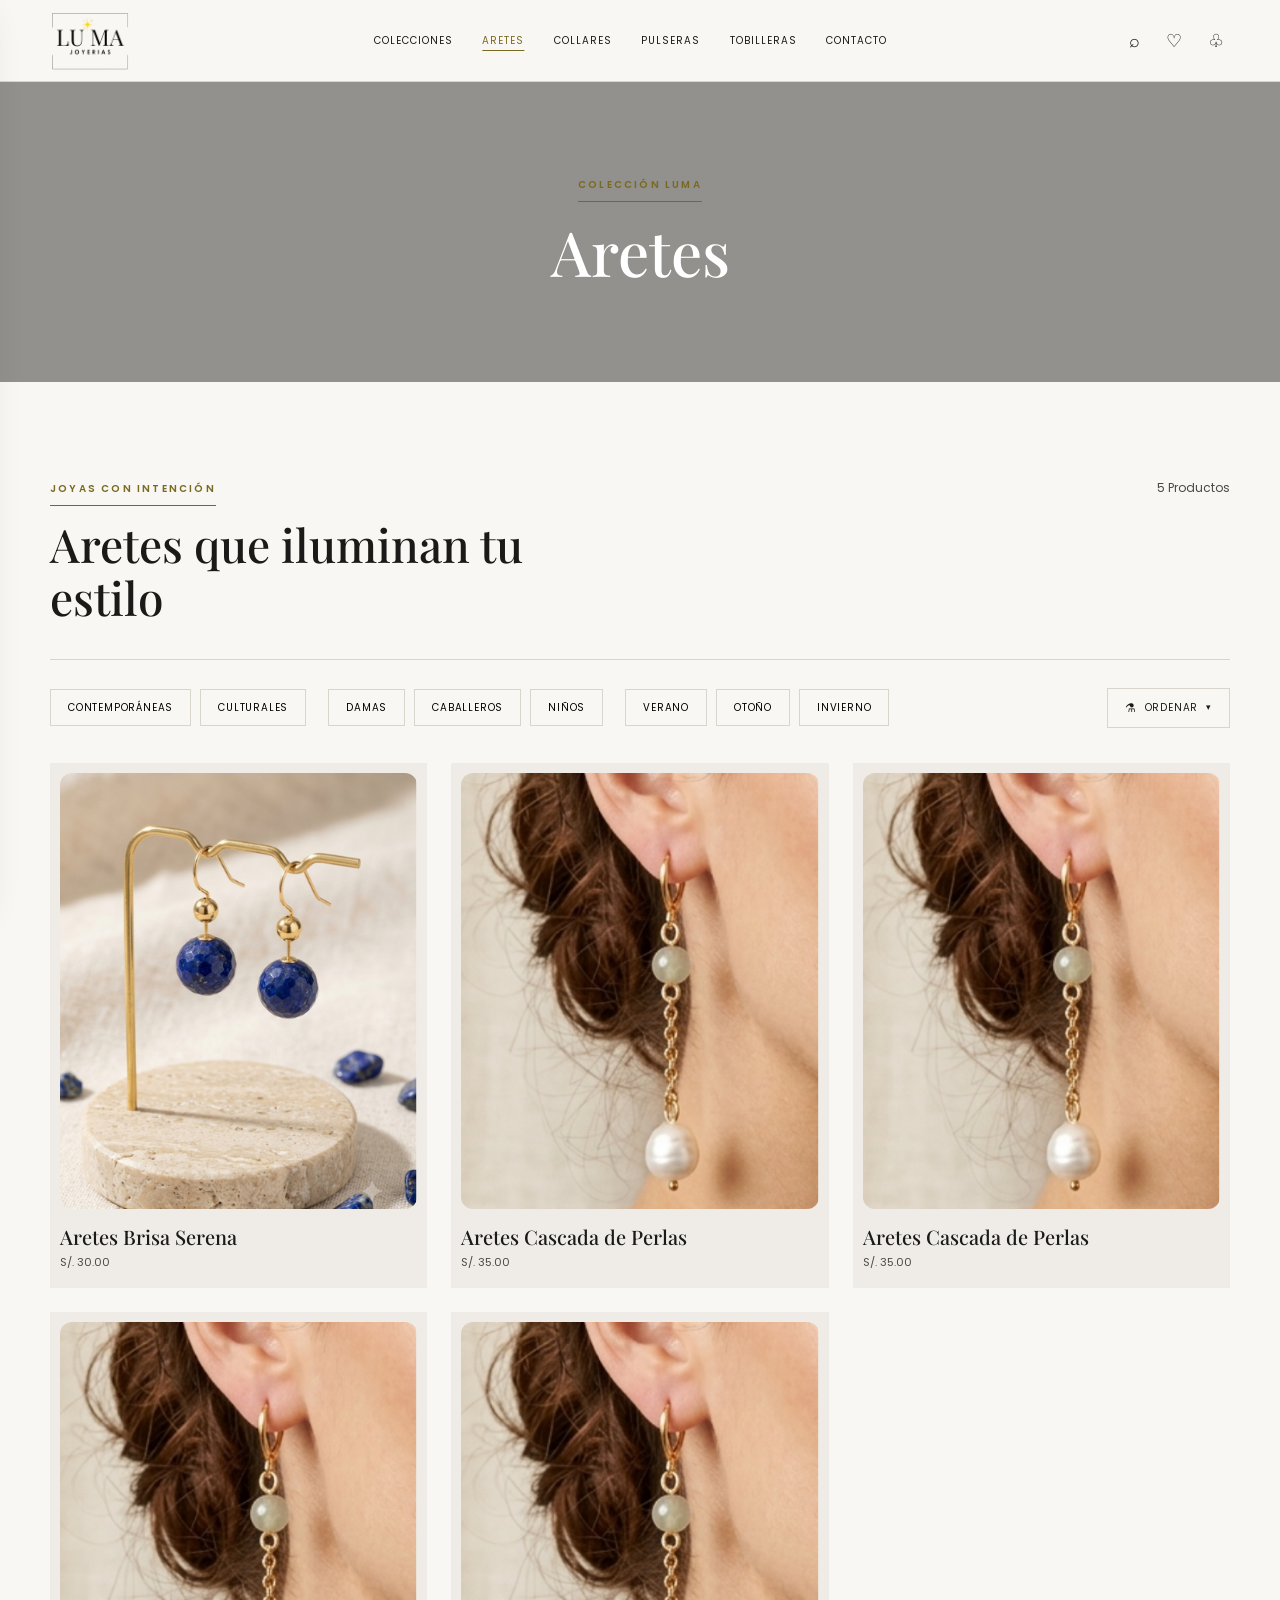
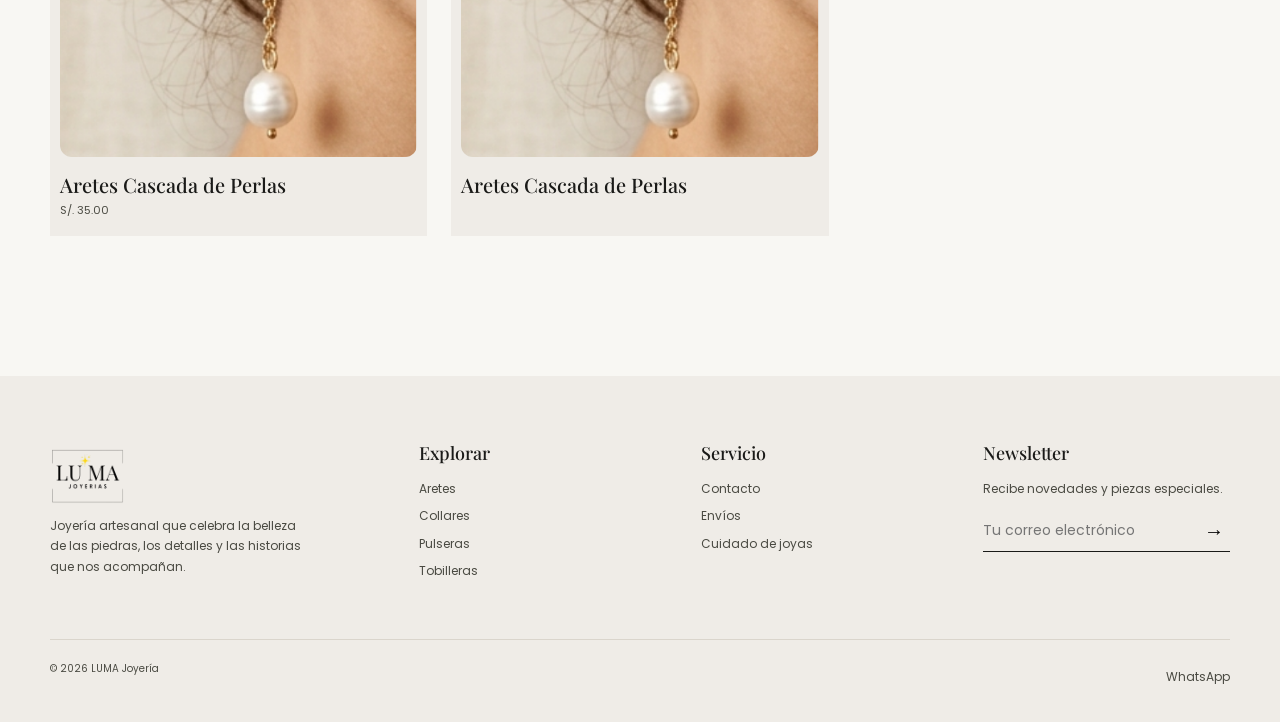
==== aretes.html @ 0261fec9 "Actualizacion: vision movil. Mobile.css. Cambios en el footer, carrusel, filtros, la hamburguesa, en" ====
<!doctype html>
<html lang="es">

<head>
    <meta charset="UTF-8"></meta>
    <meta name="viewport" content="width=device-width, initial-scale=1.0"></meta>
    <title>Aretes | LUMA</title>
    <link rel="preconnect" href="https://fonts.googleapis.com"></link>
    <link rel="preconnect" href="https://fonts.gstatic.com" crossorigin=""></link>
    <link href="https://fonts.googleapis.com/css2?family=Alex+Brush&family=Playfair+Display:wght@400;500;600&family=Poppins:wght@400;500;600&display=swap" rel="stylesheet"></link>
    <link rel="stylesheet" href="css/variables.css"></link>
    <link rel="stylesheet" href="css/base.css"></link>
    <link rel="stylesheet" href="css/components.css"></link>
    <link rel="stylesheet" href="css/pages.css"></link>
    <link rel="stylesheet" href="css/filters.css"></link>
    <link rel="stylesheet" href="css/mobile.css">
    <script defer="" src="js/data/products.js"></script>
    <script defer="" src="js/app.js"></script>
    <script defer="" src="js/filters.js"></script>
</head>

<body>
    <header class="site-header">
        <div class="container header-inner">
            <button class="icon-button menu-button" id="open-menu" aria-label="Abrir menú">☰</button>
            <a class="brand" href="index.html">LU<span>•</span>MA</a>
            <nav class="nav">
                <a href="index.html">Colecciones</a>
                <a class="active" href="aretes.html">Aretes</a>
                <a href="collares.html">Collares</a>
                <a href="pulseras.html">Pulseras</a>
                <a href="tobilleras.html">Tobilleras</a>
                <a href="contacto.html">Contacto</a>
            </nav>
            <div class="header-actions">
                <button class="icon-button" aria-label="Buscar">⌕</button>
                <button class="icon-button" aria-label="Favoritos">♡</button>
                <button class="icon-button" aria-label="Bolsa">♧</button>
            </div>
            <button class="icon-button mobile-bag" aria-label="Bolsa">♧</button>
        </div>
    </header>

    <div id="drawer-backdrop" class="drawer-backdrop"></div>
    <aside id="drawer" class="drawer">
        <div class="drawer-head">
            <a class="brand" href="index.html">LU<span>•</span>MA</a>
            <button id="close-menu" class="icon-button" aria-label="Cerrar menú">×</button>
        </div>
        <nav>
            <a href="index.html">Colecciones</a>
            <a class="active" href="aretes.html">Aretes</a>
            <a href="collares.html">Collares</a>
            <a href="pulseras.html">Pulseras</a>
            <a href="tobilleras.html">Tobilleras</a>
            <a href="contacto.html">Contacto</a>
        </nav>
    </aside>
    <main>
        <section class="page-hero" style="--hero-image:url('assets/img/category-aretes.png')">
            <div>
                <span class="eyebrow">Colección LUMA</span>
                <h1>Aretes</h1>
            </div>
        </section>

        <section class="section container">

            <div class="listing-toolbar">
                <div class="section-heading">
                    <span class="eyebrow">Joyas con intención</span>
                    <h2>Aretes que iluminan tu estilo</h2>
                </div>
                <p data-product-count="">2 Productos</p>
            </div>

            <div class="tabs" role="tablist">
                <div class="tabs-left">
                    <div class="filter-group" data-filter-group="grupo1">
                        <button data-tags="contemporaneas">Contemporáneas<span class="tab-remove" aria-label="Quitar filtro">×</span></button>
                        <button data-tags="culturales">Culturales<span class="tab-remove" aria-label="Quitar filtro">×</span></button>
                    </div>
                    <div class="filter-group" data-filter-group="grupo2">
                        <button data-tags="damas">Damas<span class="tab-remove" aria-label="Quitar filtro">×</span></button>
                        <button data-tags="caballeros">Caballeros<span class="tab-remove" aria-label="Quitar filtro">×</span></button>
                        <button data-tags="ninos">Niños<span class="tab-remove" aria-label="Quitar filtro">×</span></button>
                    </div>
                    <div class="filter-group" data-filter-group="grupo3">
                        <button data-tags="verano">Verano<span class="tab-remove" aria-label="Quitar filtro">×</span></button>
                        <button data-tags="otoño">Otoño<span class="tab-remove" aria-label="Quitar filtro">×</span></button>
                        <button data-tags="invierno">Invierno<span class="tab-remove" aria-label="Quitar filtro">×</span></button>
                    </div>
                </div>
                <div class="filter-sort">
                    <button class="filter-sort-button" type="button" aria-haspopup="true" aria-expanded="false"><span class="filter-sort-icon" aria-hidden="true">⚗</span><span data-filter-sort-label="">Ordenar</span></button>
                    <div class="filter-sort-menu">
                        <button type="button" data-sort="price-asc">Menor a mayor precio</button>
                        <button type="button" data-sort="price-desc">Mayor a menor precio</button>
                    </div>
                </div>
            </div>

            <div class="product-grid" data-product-grid="">

                <article class="product-card" data-tags="verano damas contemporaneas">
                    <a href="producto.html?producto=aretes-brisa-serena"><img src="assets/img/aretes-brisa-serena.png" alt="Aretes Brisa Serena"></img><span class="product-card-overlay"><span class="product-card-overlay-name">Aretes Brisa Serena</span><span class="product-card-overlay-desc">Piedras naturales talladas a mano con baño de oro.</span></span></a>
                    <div class="product-card-info">
                        <h3>Aretes Brisa Serena</h3>
                        <p>S/. 30.00</p>
                    </div>
                </article>

                <article class="product-card" data-tags="contemporaneas invierno">
                    <a href="producto.html?producto=aretes-cascada-perlas"><img src="assets/img/aretes-cascada-perlas.png" alt="Aretes Cascada de Perlas"></img><span class="product-card-overlay"><span class="product-card-overlay-name">Aretes Cascada de Perlas</span><span class="product-card-overlay-desc">Elegantes perlas que aportan un toque delicado y sofisticado.</span></span></a>
                    <div class="product-card-info">
                        <h3>Aretes Cascada de Perlas</h3>
                        <p>S/. 35.00</p>
                    </div>
                </article>

                <article class="product-card" data-tags="contemporaneas ninos">
                    <a href="producto.html?producto=aretes-cascada-perlas"><img src="assets/img/aretes-cascada-perlas.png" alt="Aretes Cascada de Perlas"></img><span class="product-card-overlay"><span class="product-card-overlay-name">Aretes Cascada de Perlas</span><span class="product-card-overlay-desc">Un diseño delicado y ligero pensado para un estilo dulce y encantador.</span></span></a>
                    <div class="product-card-info">
                        <h3>Aretes Cascada de Perlas</h3>
                        <p>S/. 35.00</p>
                    </div>
                </article>

                <article class="product-card" data-tags="contemporaneas invierno">
                    <a href="producto.html?producto=aretes-cascada-perlas"><img src="assets/img/aretes-cascada-perlas.png" alt="Aretes Cascada de Perlas"></img><span class="product-card-overlay"><span class="product-card-overlay-name">Aretes Cascada de Perlas</span><span class="product-card-overlay-desc">Perlas de acabado elegante para complementar tus looks de invierno.</span></span></a>
                    <div class="product-card-info">
                        <h3>Aretes Cascada de Perlas</h3>
                        <p>S/. 35.00</p>
                    </div>
                </article>

                <article class="product-card" data-tags="contemporaneas invierno">
                    <a href="producto.html?producto=aretes-cascada-perlas"><img src="assets/img/aretes-cascada-perlas.png" alt="Aretes Cascada de Perlas"></img><span class="product-card-overlay"><span class="product-card-overlay-name">Aretes Cascada de Perlas</span><span class="product-card-overlay-desc">Una pieza clásica y delicada para completar cualquier conjunto.</span></span></a>
                    <div class="product-card-info">
                        <h3>Aretes Cascada de Perlas</h3>
                    </div>
                </article>

            </div>
        </section>
    </main>

    <footer class="footer">
        <div class="container">
            <div class="footer-grid">

                <div>
                    <a class="brand" href="index.html">LU<span>•</span>MA</a>
                    <p>Joyería artesanal que celebra la belleza de las piedras,
                        los detalles y las historias que nos acompañan.</p>
                </div>

                <div>
                    <h3>Explorar</h3>
                    <a href="aretes.html">Aretes</a>
                    <a href="collares.html">Collares</a>
                    <a href="pulseras.html">Pulseras</a>
                    <a href="tobilleras.html">Tobilleras</a>
                </div>

                <div>
                    <h3>Servicio</h3>
                    <a href="contacto.html">Contacto</a>
                    <a href="contacto.html">Envíos</a>
                    <a href="contacto.html">Cuidado de joyas</a>
                </div>

                <div>
                    <h3>Newsletter</h3>
                    <p>Recibe novedades y piezas especiales.</p>
                    <form class="newsletter" data-newsletter="">
                        <input required="" type="email" aria-label="Correo electrónico" placeholder="Tu correo electrónico"></input>
                        <button aria-label="Suscribirme">→</button>
                    </form>
                    <div class="newsletter-message" data-newsletter-message=""></div>
                </div>
            </div>

            <div class="footer-bottom">
                <span>© 2026 LUMA Joyería</span>
                <a href="https://wa.me/51999999999" target="_blank" rel="noopener">WhatsApp</a>
            </div>
        </div>
    </footer>
</body>

</html>
---- css/variables.css ----
:root {
  --bg: #f8f7f3; --bg-alt: #efece7; --ink: #1a1a18; --muted: #4a4a42;
  --gold: #7a6a1f; --olive: #4d4634; --line: #dad5cc; --white: #fff;
  --serif: "Playfair Display", Georgia, serif; --sans: Poppins, Arial, sans-serif; --script: "Alex Brush", cursive;
  --page: min(1180px, calc(100% - 48px)); --shadow: 0 12px 35px rgb(26 26 24 / 12%);
}
---- css/base.css ----
* {
    box-sizing: border-box;
}

html {
    scroll-behavior: smooth;
}

body {
    margin: 0;
    color: var(--ink);
    background: var(--bg);
    font: 14px/1.7 var(--sans);
}

body.is-locked {
    overflow: hidden;
    /* Evita que el scroll suave (html { scroll-behavior:smooth }) se
       dispare mientras el drawer está abierto y bloqueado — es lo que
       provocaba que el sidebar se comportara distinto en Inicio
       (única página con salto a #collections). */
    scroll-behavior: auto;
}

button,
input {
    font: inherit;
}

button {
    cursor: pointer;
}

a {
    color: inherit;
    text-decoration: none;
}

img {
    display: block;
    width: 100%;
}

.container {
    width: var(--page);
    margin-inline: auto;
}

.eyebrow {
    display: inline-block;
    color: var(--gold);
    font-size: 10px;
    font-weight: 600;
    letter-spacing: .22em;
    text-transform: uppercase;
}

.eyebrow::after {
    content: "";
    display: block;
    width: 100%;
    margin-top: 8px;
    border-bottom: 1px solid currentColor;
}

.button {
    display: inline-flex;
    align-items: center;
    justify-content: center;
    min-height: 48px;
    border: 1px solid var(--olive);
    padding: 0 24px;
    background: var(--olive);
    color: var(--white);
    font-size: 10px;
    font-weight: 600;
    letter-spacing: .16em;
    text-transform: uppercase;
    transition: .2s;
}

.button:hover {
    background: transparent;
    color: var(--olive);
}

.section {
    padding: 84px 0;
}

.section-heading {
    max-width: 520px;
    margin-bottom: 35px;
}

.section-heading h2 {
    margin: 12px 0 0;
    font: 500 clamp(28px, 4vw, 46px)/1.15 var(--serif);
}

.empty {
    padding: 64px 0;
    color: var(--muted);
    text-align: center;
}
---- css/components.css ----
.site-header {
    position: relative;
    z-index: 10;
    height: 82px;
    border-bottom: 1px solid var(--line);
    background: var(--bg);
}
 
.header-inner {
    display: grid;
    grid-template-columns: 88px minmax(0, 1fr) auto;
    align-items: center;
    column-gap: clamp(22px, 4vw, 72px);
    height: 100%;
}
 
.brand {
    display: block;
    width: 80px;
    height: 60px;
    overflow: hidden;
    background: url("../assets/img/logo luma-Photoroom.png") center / contain no-repeat;
    font-size: 0;
    text-indent: -9999px;
}
 
.brand span {
    display: none;
}
 
.nav {
    display: flex;
    justify-content: center;
    gap: clamp(15px, 2.3vw, 32px);
}
 
.nav a {
    font-size: 10px;
    letter-spacing: .1em;
    text-transform: uppercase;
}
 
.nav a.active,
.nav a:hover {
    color: var(--gold);
    text-decoration: underline;
    text-decoration-color: currentColor;
    text-underline-offset: 6px;
}
 
.header-actions {
    display: flex;
    align-items: center;
    justify-content: flex-end;
    gap: 14px;
}
 
.theme-toggle {
    display: inline-flex;
    align-items: center;
    width: 42px;
    height: 22px;
    padding: 3px;
    border: 1px solid var(--line);
    border-radius: 999px;
    background: transparent;
    color: var(--ink);
    transition: .2s;
}
 
.theme-toggle:hover {
    border-color: var(--gold);
    color: var(--gold);
}
 
.theme-toggle-thumb {
    width: 14px;
    height: 14px;
    border-radius: 50%;
    background: currentColor;
    transition: .2s;
}
 
.icon-button {
    border: 0;
    padding: 6px;
    background: transparent;
    color: var(--ink);
    font-size: 18px;
    line-height: 1;
}
 
.icon-button:hover {
    color: var(--gold);
}
 
.menu-button {
    display: none;
    justify-self: start;
}
 
.mobile-bag {
    display: none;
    justify-self: end;
}
 
.drawer-backdrop {
    position: fixed;
    inset: 0;
    z-index: 20;
    background: rgb(0 0 0 / .38);
    opacity: 0;
    visibility: hidden;
    transition: .25s;
}
 
.drawer-backdrop.open {
    opacity: 1;
    visibility: visible;
}
 
.drawer {
    position: fixed;
    inset: 0 auto 0 0;
    z-index: 21;
    width: min(320px, 86vw);
    height: 100vh;
    height: 100dvh;
    padding: 27px;
    background: var(--bg);
    box-shadow: var(--shadow);
    overflow-y: auto;
    -webkit-overflow-scrolling: touch;
    transform: translate3d(-105%, 0, 0);
    will-change: transform;
    transition: .3s ease;
}
 
.drawer.open {
    transform: translate3d(0, 0, 0);
}
 
.drawer-head {
    display: flex;
    align-items: center;
    justify-content: space-between;
    margin-bottom: 42px;
}
 
.drawer nav {
    display: grid;
}
 
.drawer nav a {
    border-bottom: 1px solid var(--line);
    padding: 17px 0;
    font: 500 20px var(--serif);
}
 
.drawer nav a.active {
    color: var(--gold);
}
 
.footer {
    background: var(--bg-alt);
    padding: 65px 0 27px;
}
 
.footer .brand {
    width: 74px;
    height: 56px;
    margin-bottom: 10px;
}
 
.footer-grid {
    display: grid;
    grid-template-columns: 1.35fr repeat(3, 1fr);
    gap: 35px;
}
 
.footer p {
    max-width: 260px;
    color: var(--muted);
    font-size: 12px;
}
 
.footer h3 {
    margin: 0 0 14px;
    font: 500 18px var(--serif);
}
 
.footer a {
    display: block;
    margin: 7px 0;
    color: var(--muted);
    font-size: 12px;
}
 
.newsletter {
    display: flex;
    border-bottom: 1px solid var(--ink);
}
 
.newsletter input {
    min-width: 0;
    width: 100%;
    border: 0;
    background: transparent;
    outline: 0;
    padding: 8px 0;
}
 
.newsletter button {
    border: 0;
    background: none;
    font-size: 20px;
}
 
.footer-bottom {
    display: flex;
    justify-content: space-between;
    margin-top: 50px;
    padding-top: 20px;
    border-top: 1px solid var(--line);
    color: var(--muted);
    font-size: 10px;
}
 
.newsletter-message {
    min-height: 20px;
    margin-top: 8px;
    font-size: 11px;
}
 
.product-grid {
    display: grid;
    grid-template-columns: repeat(3, 1fr);
    gap: 24px;
}
 
.product-card {
    position: relative;
    overflow: hidden;
    background: var(--bg-alt);
}
 
 
.product-card img {
    aspect-ratio: .82;
    object-fit: cover;
    transition: transform .45s, filter .45s;
}
 
.product-card:hover img {
    transform: scale(1.06);
    filter: blur(6px);
}
 
 
 
.product-card-overlay {
    position: absolute;
    inset: 0;
    display: flex;
    flex-direction: column;
    align-items: center;
    justify-content: center;
    gap: 10px;
    padding: 24px;
    text-align: center;
    background: rgb(255 255 255 / 45%);
    opacity: 0;
    transition: opacity .35s;
    pointer-events: none;
}
 
.product-card:hover .product-card-overlay {
    opacity: 1;
}
 
.product-card-overlay::before,
.product-card-overlay::after {
    content: "";
    position: absolute;
    left: 50%;
    width: 46px;
    border-top: 2px solid var(--gold);
    transform: translateX(-50%);
}
 
.product-card-overlay::before {
    top: 30px;
}
 
.product-card-overlay::after {
    bottom: 30px;
}
 
.product-card-overlay-name {
    display: block;
    font: 500 22px/1.3 var(--serif);
    letter-spacing: .01em;
    color: var(--ink);
}
 
.product-card-overlay-desc {
    display: block;
    font: 400 12px/1.6 var(--sans);
    color: var(--muted);
}
 
.product-card > a {
    position: relative;
    display: block;
}
 
 
 
.product-card-info {
    padding: 14px 0 3px;
}
 
.product-card h3 {
    margin: 0;
    font: 500 20px var(--serif);
}
 
.product-card p {
    margin: 3px 0;
    color: var(--muted);
    font-size: 11px;
}
 
.product-card .view-product {
    position: absolute;
    inset: auto 16px 16px;
    opacity: 0;
    transform: translateY(8px);
    transition: .25s;
}
 
.product-card:hover .view-product {
    opacity: 1;
    transform: none;
}
 
.tabs {
    display: flex;
    flex-wrap: wrap;
    gap: 9px;
    margin: 28px 0 35px;
}
 
 
.filter-dropdown { position: relative; }
.filter-dropdown-toggle { display: inline-flex; align-items: center; gap: 6px; }
.filter-dropdown-toggle::after { content: "▾"; font-size: 9px; transition: transform .2s; }
.filter-dropdown.open .filter-dropdown-toggle::after { transform: rotate(180deg); }
.filter-dropdown-toggle.has-selection { border-color: var(--gold); color: var(--gold); background: transparent; }
.filter-dropdown-menu { position: absolute; top: calc(100% + 10px); left: 0; z-index: 5; display: grid; gap: 2px; min-width: 220px; padding: 10px; background: rgb(248 247 243 / 70%); backdrop-filter: blur(14px); -webkit-backdrop-filter: blur(14px); border: 1px solid var(--line); box-shadow: var(--shadow); opacity: 0; visibility: hidden; transform: translateY(-6px); transition: .2s; }.filter-dropdown.open .filter-dropdown-menu { opacity: 1; visibility: visible; transform: translateY(0); }
.filter-dropdown-menu button { border: 0; border-left: 2px solid transparent; padding: 13px 16px; background: transparent; text-align: left; font-size: 10px; letter-spacing: .08em; text-transform: uppercase; color: var(--ink); transition: .2s; }
.filter-dropdown-menu button:hover { background: var(--bg-alt); color: var(--gold); }
.filter-dropdown .filter-dropdown-menu button.active { border-left-color: var(--gold); background: var(--bg-alt); color: var(--gold); }
 
 
 
 
.tabs button {
    border: 1px solid var(--line);
    padding: 9px 17px;
    background: transparent;
    font-size: 10px;
    letter-spacing: .08em;
    text-transform: uppercase;
}
 
.tabs button.active {
    border-color: var(--ink);
    background: var(--ink);
    color: var(--white);
}
 
.pagination {
    display: flex;
    justify-content: center;
    align-items: center;
    flex-wrap: wrap;
    gap: 8px;
    margin: 48px 0 8px;
}
 
.pagination-btn {
    min-width: 36px;
    height: 36px;
    padding: 0 8px;
    border: 1px solid var(--line);
    background: transparent;
    font-size: 11px;
    color: var(--ink);
    transition: .2s;
}
 
.pagination-btn:hover:not(:disabled) {
    border-color: var(--gold);
    color: var(--gold);
}
 
.pagination-btn.active {
    border-color: var(--ink);
    background: var(--ink);
    color: var(--white);
}
 
.pagination-btn:disabled {
    opacity: .35;
    cursor: default;
}
 
.pagination-ellipsis {
    min-width: 20px;
    text-align: center;
    color: var(--muted);
    font-size: 11px;
}

/* La sección "Nosotros" (hero, historia, fundadora, galería y cita)
   se estilizó en css/pages.css, junto a las demás páginas internas
   del sitio (contacto, colecciones, producto), para reutilizar las
   mismas variables de color/tipografía y evitar reglas duplicadas
   o en conflicto con el resto del sitio. */
---- css/pages.css ----
.hero {
    position: relative;
    overflow: hidden;
    min-height: min(720px, 72vw);
    display: grid;
    place-items: center;
    color: var(--white);
    text-align: center;
}
 
.hero::before {
    content: "";
    position: absolute;
    inset: 0;
    background: rgb(25 24 20 / .14);
    z-index: 1;
}
 
.hero-slides {
    position: absolute;
    inset: 0;
}
 
.hero-slide {
    position: absolute;
    inset: 0;
    background: center/cover no-repeat;
    opacity: 0;
    transition: opacity 1s ease;
}
 
.hero-slide.is-active {
    opacity: 1;
}
 
.hero-dots {
    position: absolute;
    left: 50%;
    bottom: 22px;
    transform: translateX(-50%);
    z-index: 2;
    display: flex;
    gap: 8px;
}
 
.hero-dot {
    width: 8px;
    height: 8px;
    padding: 0;
    border: 1px solid rgb(255 255 255 / .8);
    border-radius: 50%;
    background: transparent;
    cursor: pointer;
    transition: transform .25s, background .25s;
}
 
.hero-dot.is-active {
    background: var(--white);
    transform: scale(1.2);
}
 
.hero-content {
    position: relative;
    z-index: 2;
    max-width: 610px;
}
 
.hero h1 {
    margin: 12px 0 19px;
    font: 500 clamp(44px, 6vw, 76px)/1.03 var(--serif);
}
 
.hero p {
    max-width: 430px;
    margin: 0 auto 26px;
}
 
.hero .eyebrow {
    color: #e9d774;
}
 
.hero .button {
    border-color: var(--ink);
    background: var(--ink);
    color: var(--white);
}
 
.hero .button:hover {
    border-color: var(--white);
    background: transparent;
    color: var(--white);
}
 
.category-teasers {
    display: grid;
    grid-template-columns: repeat(4, 1fr);
    gap: 18px;
}
 
.category-teaser {
    position: relative;
    overflow: hidden;
    color: var(--white);
}
 
.category-teaser img {
    aspect-ratio: .82;
    object-fit: cover;
    transition: .3s;
}
 
.category-teaser:hover img {
    transform: scale(1.05);
}
 
.category-teaser span {
    position: absolute;
    inset: auto 0 0;
    padding: 28px 16px 17px;
    width: 100%;
    background: linear-gradient(transparent, rgb(0 0 0 / .6));
    font: 500 25px var(--serif);
}
 
.heritage {
    display: grid;
    grid-template-columns: 1.05fr 1fr;
    background: var(--bg-alt);
}
 
.heritage img {
    height: 100%;
    min-height: 440px;
    object-fit: cover;
}
 
.heritage-copy {
    display: grid;
    align-content: center;
    padding: clamp(45px, 7vw, 110px);
}
 
.heritage h2 {
    margin: 14px 0;
    font: 500 clamp(31px, 4vw, 48px)/1.15 var(--serif);
}
 
.heritage p {
    color: var(--muted);
}
 
.page-hero {
    min-height: 300px;
    display: grid;
    place-items: center;
    position: relative;
    background: linear-gradient(rgb(21 20 16 / .45), rgb(21 20 16 / .45)), var(--hero-image) center/cover;
    color: var(--white);
    text-align: center;
}
 
.page-hero h1 {
    margin: 8px 0 0;
    font: 500 clamp(37px, 5vw, 62px) var(--serif);
}
 
.listing-toolbar {
    display: flex;
    align-items: baseline;
    justify-content: space-between;
    border-bottom: 1px solid var(--line);
}
 
.listing-toolbar p {
    color: var(--muted);
    font-size: 12px;
}
 
.collections-hero {
    --hero-image: url("../assets/img/home-hero.png");
}
 
.product-detail {
    display: grid;
    grid-template-columns: 1fr 1fr;
    gap: clamp(35px, 7vw, 105px);
    padding: 70px 0 95px;
}
 
.detail-image {
    position: relative;
    overflow: hidden;
    background: var(--bg-alt);
}
 
.detail-image img {
    width: 100%;
    max-height: 680px;
    object-fit: cover;
}
 
.back-link {
    display: inline-block;
    margin-bottom: 38px;
    color: var(--muted);
    font-size: 11px;
    letter-spacing: .08em;
    text-transform: uppercase;
}
 
.product-script {
    margin: 0;
    color: var(--gold);
    font: 52px/1 var(--script);
}
 
.detail-info h1 {
    margin: 7px 0 4px;
    font: 500 clamp(35px, 4vw, 55px)/1.1 var(--serif);
}
 
.detail-info .category-name {
    color: var(--gold);
    font-size: 10px;
    font-weight: 600;
    letter-spacing: .16em;
    text-transform: uppercase;
}
 
.product-price {
    margin: 13px 0;
    color: var(--gold);
    font: 500 20px var(--serif);
}
 
.detail-info .description {
    margin: 24px 0;
    color: var(--muted);
}
 
.properties {
    display: grid;
    grid-template-columns: repeat(2, 1fr);
    gap: 20px;
    margin: 35px 0;
}
 
.property {
    border-top: 1px solid var(--line);
    padding-top: 14px;
}
 
.property h3 {
    margin: 0 0 7px;
    color: var(--gold);
    font: 500 18px var(--serif);
}
 
.property p {
    margin: 0;
    color: var(--muted);
    font-size: 12px;
}
 
.contact-hero {
    --hero-image: url("../assets/img/contact-hero.png");
    min-height: 390px;
}
 
.contact-grid {
    display: grid;
    grid-template-columns: 1.1fr .9fr;
    gap: 25px;
}
 
.contact-card {
    padding: clamp(30px, 5vw, 65px);
    background: var(--bg-alt);
}
 
.contact-card h2 {
    margin: 12px 0;
    font: 500 37px/1.15 var(--serif);
}
 
.contact-card p {
    color: var(--muted);
}
 
.socials {
    display: grid;
    grid-template-columns: repeat(2, 1fr);
    gap: 12px;
}
 
.social {
    border: 1px solid var(--line);
    padding: 21px;
    background: var(--bg);
    font: 500 18px var(--serif);
}
 
.social:hover {
    color: var(--gold);
    border-color: var(--gold);
}
 

 
 
 
.carousel {
    position: relative;
}
 
.carousel-container {
    width: 100%;
    overflow: hidden;
}
 
.carousel-track {
    display: flex;
    transition: transform .5s ease;
}
 
.carousel-track .product-card:hover img {
    filter: none;
}

.product-card {
    flex: 0 0 calc(100% / 3);
    /* Muestra 3 productos */
    padding: 10px;
    box-sizing: border-box;
}
 
.product-card img {
    width: 100%;
    border-radius: 12px;
    display: block;
}
 
.carousel-btn {
    position: absolute;
    top: 50%;
    transform: translateY(-50%);
    z-index: 10;
 
    width: 50px;
    height: 50px;
 
    border: none;
    background: rgba(255, 255, 255, .2);
    color: white;
    font-size: 38px;
    font-weight: bold;
    cursor: pointer;
 
    display: flex;
    justify-content: center;
    align-items: center;
 
    transition: .3s;
}
 
.carousel-btn:hover {
    background: rgba(255, 255, 255, .35);
}
 
.prev {
    left: 10px;
}
 
.next {
    right: 10px;
}
 
/* ==========================================================
   PÁGINA NOSOTROS
   Estructura de la página:
   1) Hero        -> IMAGEN de fondo + TEXTO (eyebrow + título)
   2) Intro        -> Solo TEXTO (historia de la marca)
   3) Fundadora    -> IMAGEN (foto) + TEXTO (bio) en dos columnas
   4) Galería      -> Solo IMÁGENES (3 fotos del taller/proceso)
   5) Cita         -> Solo TEXTO (frase destacada de la fundadora)
========================================================== */
 
/* 1) Hero: usa el mismo componente .page-hero de las demás páginas
   internas (mismo alto, misma superposición oscura sobre la imagen);
   solo se define aquí la imagen de fondo propia de esta sección.
   TODO: reemplazar por una foto real del taller/marca cuando esté disponible. */
.about-hero {
    --hero-image: url("../assets/img/home-hero.png");
}
 
/* 2) Intro / historia: bloque de texto centrado, ancho de lectura cómodo */
.about-intro {
    max-width: 720px;
    margin-inline: auto;
    text-align: center;
}
 
.about-intro .section-heading {
    margin-inline: auto;
}
 
.about-intro p {
    margin: 0 0 18px;
    color: var(--muted);
    text-align: left;
}
 
/* 2.5) Cifras: 3 números destacados en fila (1 columna en móvil) */
.stats {
    display: grid;
    grid-template-columns: repeat(3, 1fr);
    gap: 20px;
    text-align: center;
}
 
.stat {
    display: grid;
    gap: 6px;
    padding: 30px 20px;
    background: var(--bg-alt);
}
 
.stat-number {
    font: 500 clamp(34px, 4vw, 46px)/1 var(--serif);
    color: var(--gold);
}
 
.stat-label {
    color: var(--muted);
    font-size: 13px;
    letter-spacing: .04em;
    text-transform: uppercase;
}
 
/* 3) Fundadora: reutiliza el componente compartido .heritage
   (misma estructura visual que en Inicio y Colecciones: IMAGEN a la
   izquierda, TEXTO a la derecha) sin sobreescribir sus estilos base.
   La única particularidad de Nosotros es que la imagen es un
   carrusel de 2 fotos que se alternan solas (crossfade en CSS). */
.heritage-slideshow {
    position: relative;
    height: 100%;
    min-height: 440px;
    overflow: hidden;
}
 
.heritage-slideshow img {
    position: absolute;
    inset: 0;
    width: 100%;
    height: 100%;
    object-fit: cover;
    opacity: 0;
    animation: heritage-fade 10s infinite;
}
 
.heritage-slideshow img:first-child {
    animation-delay: 0s;
}
 
.heritage-slideshow img:last-child {
    animation-delay: -5s;
}
 
@keyframes heritage-fade {
    0%, 42% { opacity: 1; }
    50%, 92% { opacity: 0; }
    100% { opacity: 1; }
}
 
@media (prefers-reduced-motion: reduce) {
    .heritage-slideshow img {
        animation: none;
    }
 
    .heritage-slideshow img:first-child {
        opacity: 1;
    }
}
 
/* 4) Galería de imágenes: 3 fotos, la primera ocupa el doble de alto */
.about-gallery {
    display: grid;
    grid-template-columns: 2fr 1fr;
    grid-template-rows: repeat(2, 220px);
    gap: 18px;
}
 
.about-gallery img {
    width: 100%;
    height: 100%;
    object-fit: cover;
    transition: .3s;
}
 
.about-gallery img:first-child {
    grid-row: 1 / 3;
}
 
.about-gallery img:hover {
    transform: scale(1.02);
}
 
/* 5) Cita de la fundadora: texto destacado y centrado */
.founder-quote {
    max-width: 720px;
    margin-inline: auto;
    text-align: center;
}
 
.founder-quote p {
    margin: 0;
    color: var(--ink);
    font: 500 clamp(22px, 3vw, 32px)/1.5 var(--serif);
    font-style: italic;
}
 
.founder-quote cite {
    display: block;
    margin-top: 20px;
    color: var(--gold);
    font-size: 11px;
    font-style: normal;
    font-weight: 600;
    letter-spacing: .1em;
    text-transform: uppercase;
}
 
/* Proceso de creación: pasos numerados en fila (1 columna en móvil) */
.process {
    display: grid;
    grid-template-columns: repeat(4, 1fr);
    gap: 30px;
    list-style: none;
    padding: 0;
    margin: 0;
}
 
.process-step {
    padding-top: 22px;
    border-top: 2px solid var(--gold);
}
 
.process-number {
    display: block;
    margin-bottom: 10px;
    color: var(--gold);
    font: 500 22px/1 var(--serif);
}
 
.process-step h3 {
    margin: 0 0 8px;
    font: 500 19px/1.25 var(--serif);
}
 
.process-step p {
    margin: 0;
    color: var(--muted);
    font-size: 14px;
}
 
/* Valores: tarjetas con ícono, título y texto (1 columna en móvil) */
.values {
    display: grid;
    grid-template-columns: repeat(4, 1fr);
    gap: 30px;
    text-align: center;
}
 
.value-icon {
    width: 34px;
    height: 34px;
    margin: 0 auto 16px;
    color: var(--gold);
}
 
.value-card h3 {
    margin: 0 0 8px;
    font: 500 18px/1.25 var(--serif);
}
 
.value-card p {
    margin: 0;
    color: var(--muted);
    font-size: 14px;
}
 
/* Testimonios: tarjetas de cita (1 columna en móvil) */
.testimonials {
    display: grid;
    grid-template-columns: repeat(3, 1fr);
    gap: 24px;
}
 
.testimonial {
    margin: 0;
    padding: 30px 26px;
    background: var(--bg-alt);
}
 
.testimonial p {
    margin: 0 0 16px;
    color: var(--ink);
    font: 400 15px/1.6 var(--sans);
    font-style: italic;
}
 
.testimonial cite {
    color: var(--gold);
    font-size: 12px;
    font-style: normal;
    font-weight: 600;
    letter-spacing: .04em;
}
 
/* CTA final: banda con fondo, centrada, botón hacia colecciones */
.about-cta {
    background: var(--bg-alt);
    text-align: center;
}
 
.about-cta h2 {
    margin: 10px 0 26px;
    font: 500 clamp(28px, 3.6vw, 40px)/1.2 var(--serif);
}
 
/* Reconocimientos / premios: 2 tarjetas con foto + copy */
.awards {
    display: grid;
    grid-template-columns: repeat(2, 1fr);
    gap: 30px;
}
 
.award-card {
    background: var(--bg-alt);
    border-top: 2px solid var(--gold);
}
 
.award-card img {
    height: 260px;
    object-fit: cover;
    object-position: top;
}
 
.award-copy {
    padding: 26px 28px 30px;
}
 
.award-copy .eyebrow {
    margin-bottom: 4px;
}
 
.award-copy h3 {
    margin: 6px 0 12px;
    font: 500 clamp(20px, 2.4vw, 26px)/1.2 var(--serif);
}
 
.award-copy p {
    margin: 0;
    color: var(--muted);
}
 

 

 
.gallery-track {
    display: flex;
    height: 100%;
    transition: transform .45s ease;
}
 
.gallery-track img {
    flex: 0 0 100%;
    width: 100%;
    height: 680px;
    object-fit: cover;
    cursor: zoom-in;
    transition: transform .25s ease;
}
 
.gallery-track img:hover {
    transform: scale(1.8);
}
 
.gallery-nav {
    position: absolute;
    top: 50%;
    z-index: 3;
    display: flex;
    align-items: center;
    justify-content: center;
    width: 32px;
    height: 76px;
    border: 0;
    background: rgb(255 255 255 / 40%);
    backdrop-filter: blur(10px);
    -webkit-backdrop-filter: blur(10px);
    color: var(--ink);
    font-size: 14px;
    transform: translateY(-50%);
    transition: .2s;
}
 
.gallery-nav:hover {
    background: rgb(255 255 255 / 65%);
    color: var(--gold);
}
 
.gallery-nav.prev {
    left: 14px;
}
 
.gallery-nav.next {
    right: 14px;
}
 
.gallery-dots {
    position: absolute;
    left: 0;
    right: 0;
    bottom: 16px;
    z-index: 3;
    display: flex;
    justify-content: center;
    gap: 7px;
}
 
.gallery-dots button {
    width: 7px;
    height: 7px;
    padding: 0;
    border: 0;
    border-radius: 50%;
    background: rgb(255 255 255 / 65%);
}
 
.gallery-dots button.active {
    background: var(--gold);
}
---- css/filters.css ----
.tabs {
    display: flex;
    flex-wrap: wrap;
    align-items: center;
    justify-content: space-between;
    gap: 16px;
}

.tabs-left {
    display: flex;
    flex-wrap: wrap;
    align-items: center;
    gap: 9px 22px;
}

.filter-group {
    display: flex;
    flex-wrap: wrap;
    gap: 9px;
}

.filter-group.has-selection button:not(.active) {
    display: none;
}

.tabs button {
    display: inline-flex;
    align-items: center;
    gap: 8px;
}

.tab-remove {
    display: none;
    font-size: 11px;
    line-height: 1;
}

.tabs button.active .tab-remove {
    display: inline-block;
}

.tabs button.active .tab-remove:hover {
    color: var(--white);
    opacity: .7;
}

.filter-sort {
    position: relative;
    flex-shrink: 0;
}

.filter-sort-button {
    display: inline-flex;
    align-items: center;
    gap: 8px;
    border: 1px solid var(--line);
    padding: 9px 17px;
    background: transparent;
    font-size: 10px;
    letter-spacing: .08em;
    text-transform: uppercase;
    color: var(--ink);
    transition: .2s;
}

.filter-sort-button:hover,
.filter-sort-button.has-selection {
    border-color: var(--gold);
    color: var(--gold);
}

.filter-sort-icon {
    font-size: 12px;
}

.filter-sort-button::after {
    content: "▾";
    font-size: 9px;
    transition: transform .2s;
}

.filter-sort.open .filter-sort-button::after {
    transform: rotate(180deg);
}

.filter-sort-menu {
    position: absolute;
    top: calc(100% + 10px);
    right: 0;
    z-index: 5;
    display: grid;
    gap: 2px;
    min-width: 220px;
    padding: 10px;
    background: rgb(248 247 243 / 70%);
    backdrop-filter: blur(14px);
    -webkit-backdrop-filter: blur(14px);
    border: 1px solid var(--line);
    box-shadow: var(--shadow);
    opacity: 0;
    visibility: hidden;
    transform: translateY(-6px);
    transition: .2s;
}

.filter-sort.open .filter-sort-menu {
    opacity: 1;
    visibility: visible;
    transform: translateY(0);
}

.filter-sort-menu button {
    border: 0;
    border-left: 2px solid transparent;
    padding: 13px 16px;
    background: transparent;
    text-align: left;
    font-size: 10px;
    letter-spacing: .08em;
    text-transform: uppercase;
    color: var(--ink);
    transition: .2s;
}

.filter-sort-menu button:hover {
    background: var(--bg-alt);
    color: var(--gold);
}

.filter-sort-menu button.active {
    border-left-color: var(--gold);
    background: var(--bg-alt);
    color: var(--gold);
}

.product-grid-empty {
    display: none;
    flex-direction: column;
    align-items: center;
    gap: 14px;
    text-align: center;
    padding: 70px 24px;
    background: var(--bg-alt);
}

.product-grid-empty.is-visible {
    display: flex;
}

.product-grid-empty p {
    max-width: 420px;
    color: var(--muted);
    font-size: 13px;
    line-height: 1.6;
}

.product-grid-empty a {
    display: inline-flex;
    align-items: center;
    gap: 8px;
    border: 1px solid var(--ink);
    padding: 12px 24px;
    font-size: 10px;
    letter-spacing: .08em;
    text-transform: uppercase;
    color: var(--ink);
    transition: .2s;
}

.product-grid-empty a:hover {
    border-color: var(--gold);
    background: var(--gold);
    color: var(--white);
}
---- css/mobile.css ----
/* ==========================================================
   MOBILE.CSS — LUMA JOYERÍA
   Único archivo con TODOS los ajustes responsive del sitio.
   Se carga al final, después de variables/base/components/pages/filters,
   así estas reglas ganan sin necesitar !important.

   Índice:
     1. General (variables, secciones)               — 700px
     2. Header / Menú móvil / Footer                  — 700px
     3. Inicio (Home): hero, categorías, heritage      — 700px
     4. Carrusel de colecciones (Home)                 — 700px / 480px
     5. Listado de productos + filtros + paginación    — 700px / 480px
     6. Detalle de producto                            — 700px
     7. Contacto                                       — 700px
     8. Nosotros: galería, premios, stats, proceso...  — 700px / 480px
   ========================================================== */


/* ==========================================================
   1. GENERAL
   Variables globales y espaciados base (aplica a todas las páginas)
   Origen: base.css
   ========================================================== */
@media (max-width: 700px) {
    :root {
        --page: min(100% - 32px, 560px);
    }

    .section {
        padding: 58px 0;
    }
}


/* ==========================================================
   2. HEADER / MENÚ MÓVIL / FOOTER
   Barra superior, drawer de navegación y pie de página
   Origen: components.css
   ========================================================== */
@media (max-width: 700px) {
    .site-header {
        height: 66px;
    }

    .header-inner {
        grid-template-columns: 1fr 70px 1fr;
        column-gap: 0;
    }

    .menu-button,
    .mobile-bag {
        display: block;
    }

    .nav,
    .header-actions {
        display: none;
    }

    .brand {
        width: 66px;
        height: 50px;
        justify-self: center;
    }

    .drawer-foot {
        display: none;
    }

    .footer {
        padding: 50px 0 26px;
    }

    .footer-grid {
        grid-template-columns: 1fr;
        row-gap: 0;
    }

    .footer-grid > div {
        padding: 22px 0;
        border-bottom: 1px solid var(--line);
    }

    .footer-grid > div:first-child {
        padding-top: 0;
    }

    .footer-grid > div:last-child {
        border-bottom: none;
    }

    .footer p {
        max-width: none;
    }

    .footer h3 {
        font-size: 15px;
    }

    .footer-bottom {
        flex-direction: column;
        align-items: flex-start;
        gap: 10px;
        margin-top: 28px;
    }
}


/* ==========================================================
   3. INICIO (index.html)
   Hero principal, teasers de categoría, sección heritage
   Origen: pages.css
   ========================================================== */
@media (max-width: 700px) {
    .hero {
        min-height: 600px;
    }

    .hero-slide {
        background-position: 57% center;
    }

    .hero h1 {
        font-size: 48px;
    }

    .category-teasers {
        grid-template-columns: repeat(2, 1fr);
        gap: 12px;
    }

    .category-teaser span {
        font-size: 22px;
    }

    .heritage {
        grid-template-columns: 1fr;
    }

    .heritage img {
        min-height: 330px;
    }
}

@media (max-width: 700px) {
    .carousel .product-card {
        flex: 0 0 calc(100% / 2);
        /* 2 productos visibles en tablet/mobile grande */
    }

    .carousel-btn {
        width: 38px;
        height: 38px;
        font-size: 26px;
    }
}

@media (max-width: 480px) {
    .carousel .product-card {
        flex: 0 0 100%;
        /* 1 producto visible en pantallas muy angostas */
    }
}

@media (max-width: 700px) {
    .product-grid {
        grid-template-columns: repeat(2, 1fr);
        gap: 14px;
    }

    .product-card h3 {
        font-size: 17px;
    }

    .product-card .view-product {
        opacity: 1;
        transform: none;
        inset: auto 9px 9px;
        padding: 0 10px;
        min-height: 35px;
    }

    .tabs {
        flex-direction: column;
        align-items: stretch;
        gap: 14px;
        margin: 22px 0 30px;
    }

    .tabs-left {
        width: 100%;
        flex-direction: column;
        align-items: flex-start;
        flex-wrap: nowrap;
        gap: 12px;
    }

    .filter-group {
        flex: 0 0 auto;
        flex-wrap: wrap;
        gap: 7px;
        width: auto;
        max-width: 100%;
        padding: 0 0 12px;
        margin: 0;
        border-right: 0;
        border-bottom: 1px solid var(--line);
    }

    .filter-group:last-child {
        padding-bottom: 0;
        border-bottom: 0;
    }

    .tabs-left:not(:has(.filter-group:not(.has-selection))) {
        flex-direction: row;
        flex-wrap: wrap;
        align-items: center;
        gap: 9px 14px;
    }

    .tabs-left:not(:has(.filter-group:not(.has-selection))) .filter-group {
        flex: 0 0 auto;
        width: auto;
        padding: 0 14px 0 0;
        border-bottom: 0;
        border-right: 1px solid var(--line);
    }

    .tabs-left:not(:has(.filter-group:not(.has-selection))) .filter-group:last-child {
        padding-right: 0;
        border-right: 0;
    }

    .tabs button {
        white-space: nowrap;
        padding: 8px 14px;
        font-size: 9.5px;
    }

    .filter-sort {
        width: 100%;
    }

    .filter-sort-button {
        width: 100%;
        justify-content: space-between;
        padding: 12px 16px;
    }

    .filter-sort-menu {
        left: 0;
        right: 0;
        width: 100%;
        min-width: 0;
    }

    .listing-toolbar {
        display: block;
    }

    .listing-toolbar p {
        margin-top: 6px;
    }
}

@media (max-width: 480px) {
    .pagination-btn {
        min-width: 40px;
        height: 40px;
    }
}


/* ==========================================================
   6. DETALLE DE PRODUCTO (producto.html)
   Origen: pages.css
   ========================================================== */
@media (max-width: 700px) {
    .page-hero {
        min-height: 250px;
    }

    .product-detail {
        grid-template-columns: 1fr;
        padding: 35px 0 65px;
    }

    .back-link {
        margin-bottom: 24px;
    }

    .detail-image {
        order: -1;
    }

    .gallery-track img {
        height: 420px;
    }
}


/* ==========================================================
   7. CONTACTO (contacto.html)
   Origen: pages.css
   ========================================================== */
@media (max-width: 700px) {
    .contact-grid {
        grid-template-columns: 1fr;
    }

    .contact-hero {
        min-height: 280px;
    }

    .socials {
        grid-template-columns: 1fr 1fr;
    }
}


/* ==========================================================
   8. NOSOTROS (nosotros.html)
   Galería, premios, stats, proceso, valores, testimonios
   Origen: pages.css
   ========================================================== */
@media (max-width: 700px) {
    .about-gallery {
        grid-template-columns: 1fr;
        grid-template-rows: auto;
    }

    .about-gallery img:first-child {
        grid-row: auto;
    }

    .about-gallery img {
        height: 220px;
    }

    .awards {
        grid-template-columns: 1fr;
        gap: 20px;
    }

    .award-card img {
        height: 220px;
    }

    .stats {
        grid-template-columns: 1fr;
    }

    .process,
    .values {
        grid-template-columns: 1fr 1fr;
    }

    .testimonials {
        grid-template-columns: 1fr;
    }
}

@media (max-width: 480px) {
    .process,
    .values {
        grid-template-columns: 1fr;
    }
}
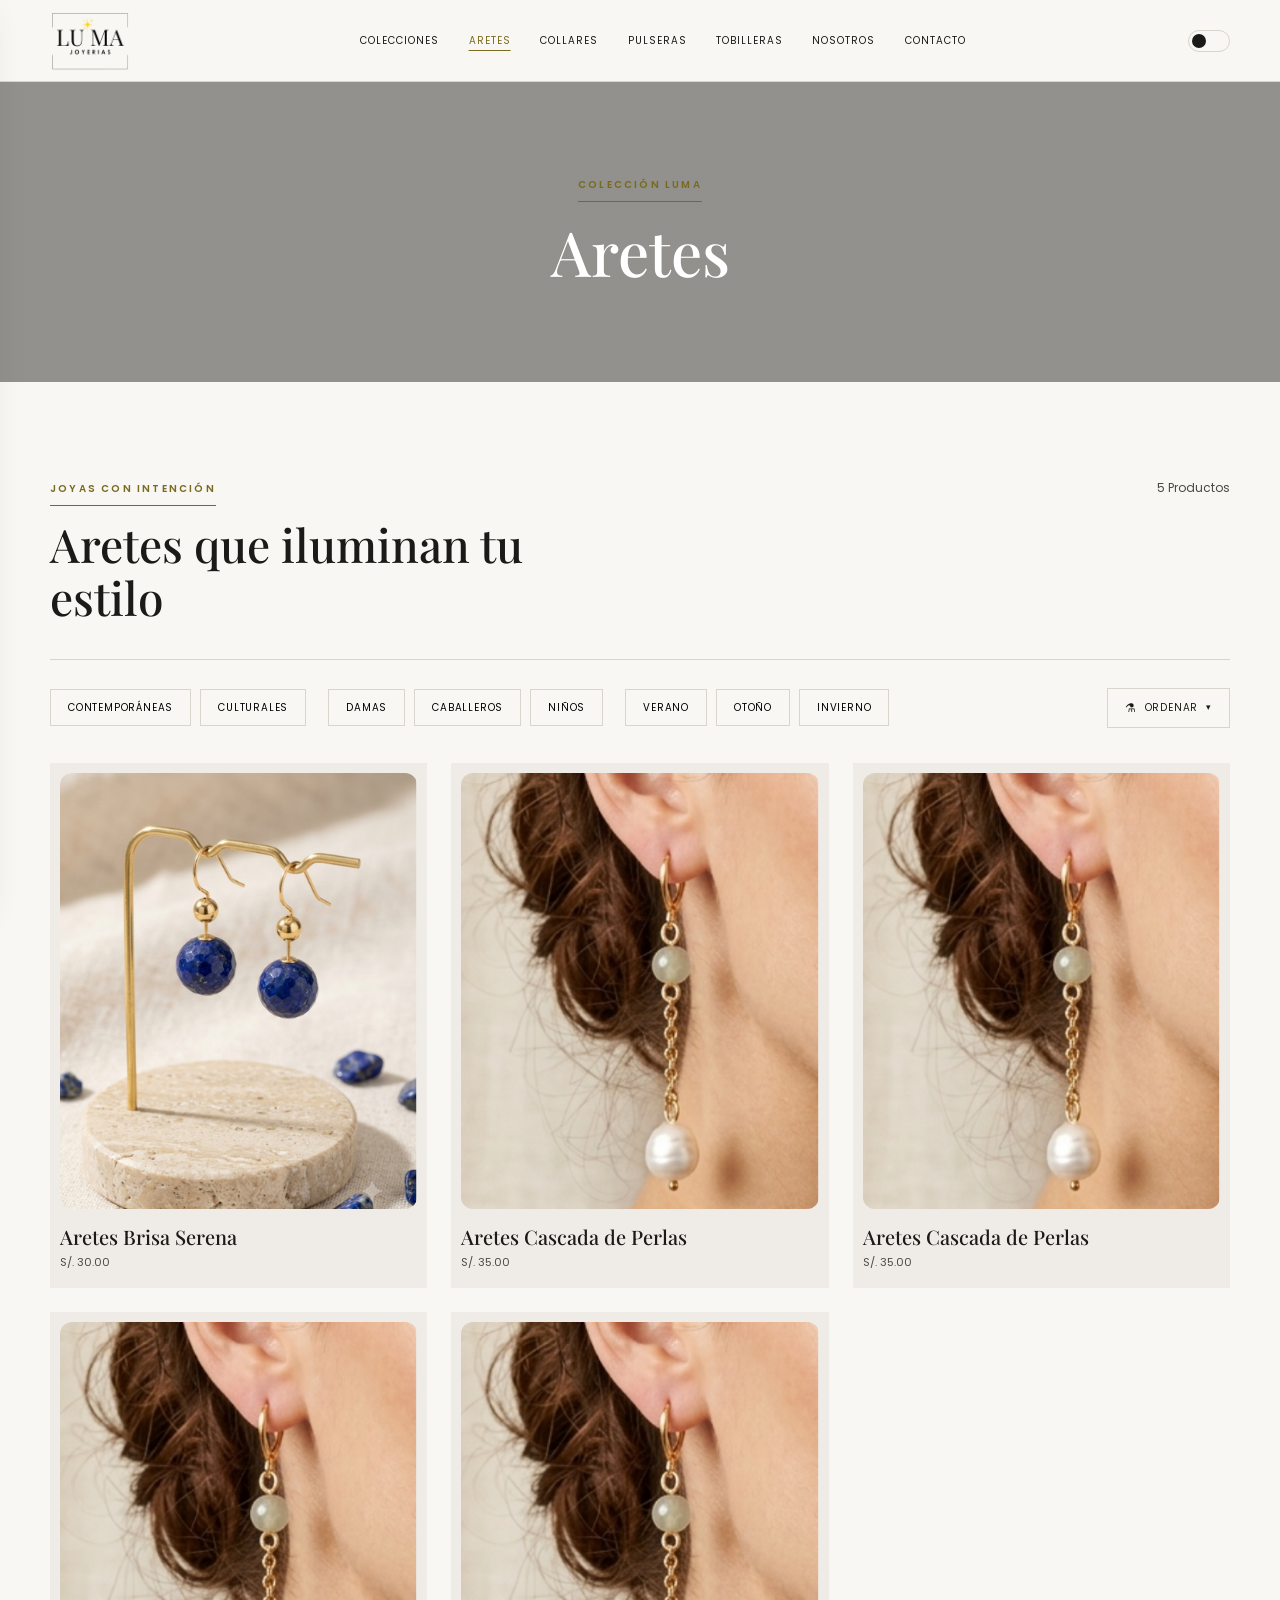
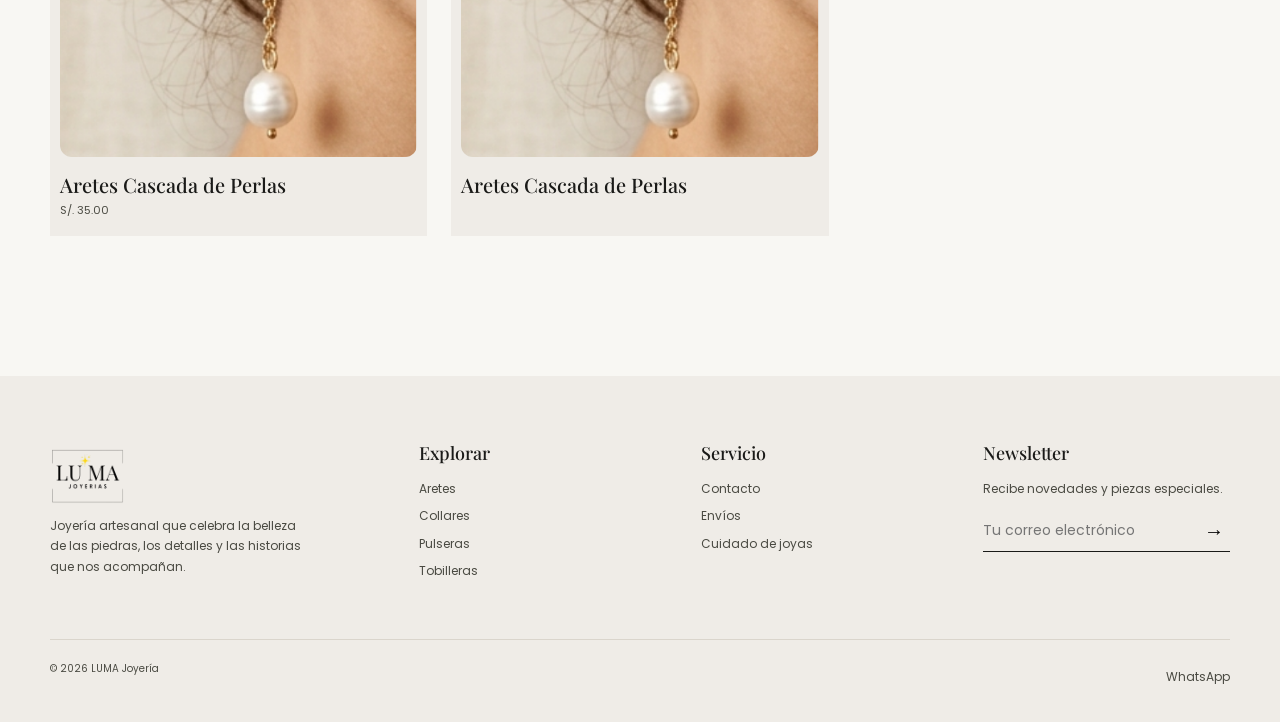
==== commit 9e73d0b9: "ultima actuzlizacion" ====
--- a/aretes.html
+++ b/aretes.html
@@ -30,15 +30,13 @@
                 <a href="collares.html">Collares</a>
                 <a href="pulseras.html">Pulseras</a>
                 <a href="tobilleras.html">Tobilleras</a>
+                <a href="nosotros.html">Nosotros</a>
                 <a href="contacto.html">Contacto</a>
             </nav>
-            <div class="header-actions">
-                <button class="icon-button" aria-label="Buscar">⌕</button>
-                <button class="icon-button" aria-label="Favoritos">♡</button>
-                <button class="icon-button" aria-label="Bolsa">♧</button>
-            </div>
-            <button class="icon-button mobile-bag" aria-label="Bolsa">♧</button>
-        </div>
+            <div class="header-actions"><button class="theme-toggle" type="button" aria-label="Modo oscuro"><span
+            class="theme-toggle-thumb"></span></button>
+
+      </div>
     </header>
 
     <div id="drawer-backdrop" class="drawer-backdrop"></div>
--- a/css/pages.css
+++ b/css/pages.css
@@ -742,4 +742,202 @@
  
 .gallery-dots button.active {
     background: var(--gold);
+}
+
+/* ===== Sección "Habla con Gabi" (contacto) ===== */
+.advisory {
+    display: grid;
+    grid-template-columns: .9fr 1fr;
+    gap: 60px;
+    align-items: center;
+}
+
+.advisory-photo-wrap img {
+    width: 100%;
+    min-height: 420px;
+    object-fit: cover;
+    transition: transform .5s;
+}
+
+.advisory-photo-wrap:hover img {
+    transform: scale(1.03);
+}
+
+.advisory-copy h2 {
+    margin: 10px 0 18px;
+    color: var(--gold);
+    font: 500 clamp(30px, 4vw, 42px)/1.15 var(--serif);
+}
+
+.advisory-quote {
+    margin: 0 0 18px;
+    color: var(--ink);
+    font: 400 italic clamp(18px, 2.2vw, 22px)/1.5 var(--serif);
+}
+
+.advisory-copy p:not(.advisory-quote):not(.advisory-hours) {
+    max-width: 440px;
+    margin: 0 0 26px;
+    color: var(--muted);
+}
+
+.advisory-hours {
+    margin-top: 22px;
+    color: var(--muted);
+    font-size: 13px;
+}
+
+/* ===== Pasos: cómo pedir tu joya ===== */
+.advisory-steps-section {
+    background: var(--bg-alt);
+}
+
+.advisory-steps-section .section-heading {
+    max-width: none;
+    margin-inline: auto;
+    text-align: center;
+}
+
+.advisory-steps {
+    display: grid;
+    grid-template-columns: repeat(3, 1fr);
+    gap: 30px;
+}
+
+.advisory-step {
+    padding-top: 22px;
+    border-top: 2px solid var(--gold);
+}
+
+.advisory-step-number {
+    display: block;
+    margin-bottom: 10px;
+    color: var(--gold);
+    font: 500 26px/1 var(--serif);
+}
+
+.advisory-step h3 {
+    margin: 0 0 8px;
+    font: 500 19px/1.25 var(--serif);
+}
+
+.advisory-step p {
+    margin: 0;
+    color: var(--muted);
+    font-size: 14px;
+}
+
+/* ===== Redes sociales ===== */
+.social-section {
+    background: var(--bg-alt);
+}
+
+.social-divider {
+    display: flex;
+    align-items: center;
+    justify-content: center;
+    gap: 20px;
+    margin-bottom: 46px;
+}
+
+.social-divider h2 {
+    margin: 0;
+    color: var(--gold);
+    font: 52px/1 var(--script);
+    white-space: nowrap;
+}
+
+.divider-line {
+    position: relative;
+    flex: 1;
+    max-width: 140px;
+    height: 1px;
+    background: var(--line);
+}
+
+.divider-line::after {
+    content: "";
+    position: absolute;
+    top: 50%;
+    width: 8px;
+    height: 8px;
+    border: 1px solid var(--gold);
+    background: var(--bg-alt);
+    transform: translateY(-50%) rotate(45deg);
+}
+
+.divider-line:first-child::after {
+    right: -4px;
+}
+
+.divider-line:last-child::after {
+    left: -4px;
+}
+
+.social-band {
+    display: grid;
+    grid-template-columns: repeat(4, 1fr);
+    gap: 18px;
+}
+
+.social-card {
+    display: grid;
+    justify-items: center;
+    gap: 8px;
+    padding: 34px 18px;
+    background: var(--bg);
+    border-top: 2px solid transparent;
+    text-align: center;
+    color: var(--ink);
+    transition: .25s;
+}
+
+.social-card svg {
+    width: 28px;
+    height: 28px;
+    margin-bottom: 6px;
+    color: var(--gold);
+}
+
+.social-name {
+    font: 500 15px var(--serif);
+}
+
+.social-handle {
+    color: var(--muted);
+    font-size: 12px;
+}
+
+.social-card:hover {
+    border-top-color: var(--gold);
+    transform: translateY(-4px);
+    box-shadow: var(--shadow);
+}
+
+@media (max-width: 700px) {
+    .advisory {
+        grid-template-columns: 1fr;
+        gap: 30px;
+    }
+
+    .advisory-photo-wrap img {
+        min-height: 280px;
+    }
+
+    .advisory-steps {
+        grid-template-columns: 1fr;
+        gap: 26px;
+    }
+
+    .social-divider h2 {
+        font-size: 40px;
+    }
+
+    .divider-line {
+        max-width: 60px;
+    }
+
+    .social-band {
+        grid-template-columns: 1fr 1fr;
+    }
 }
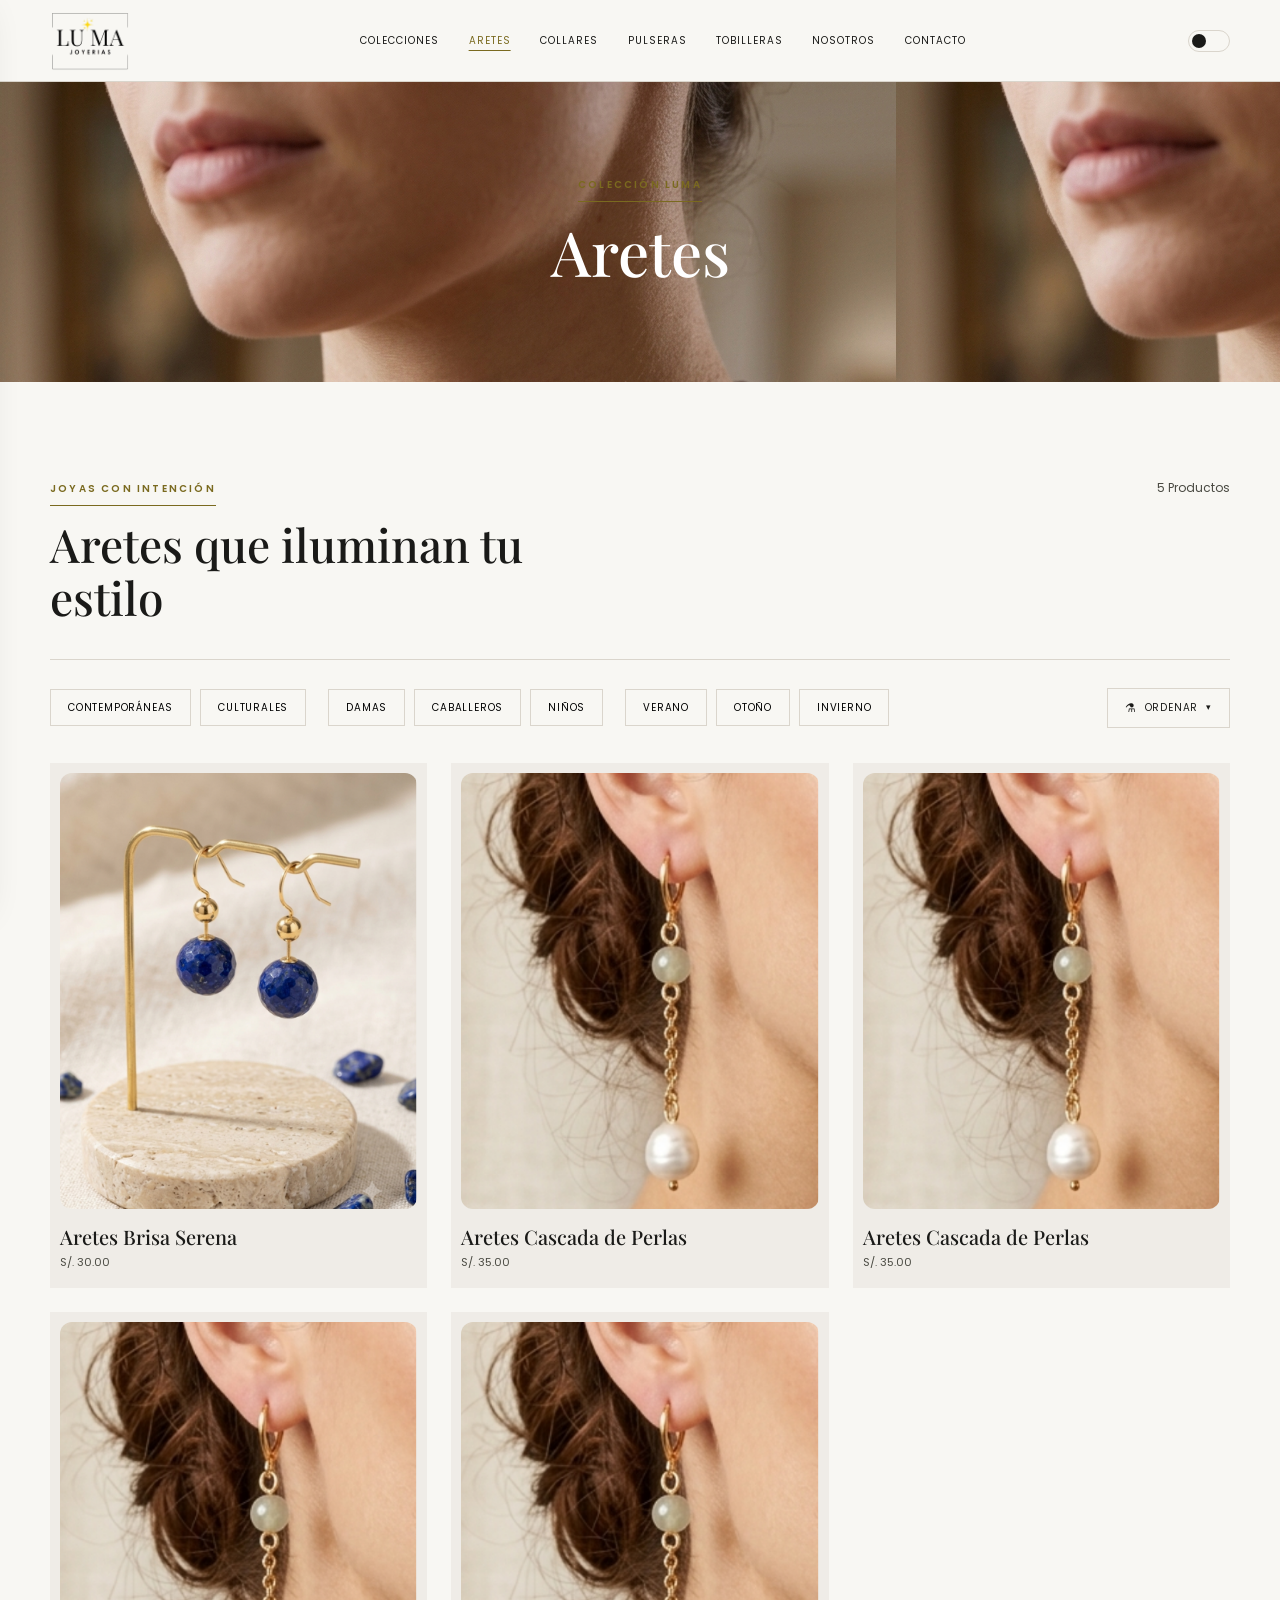
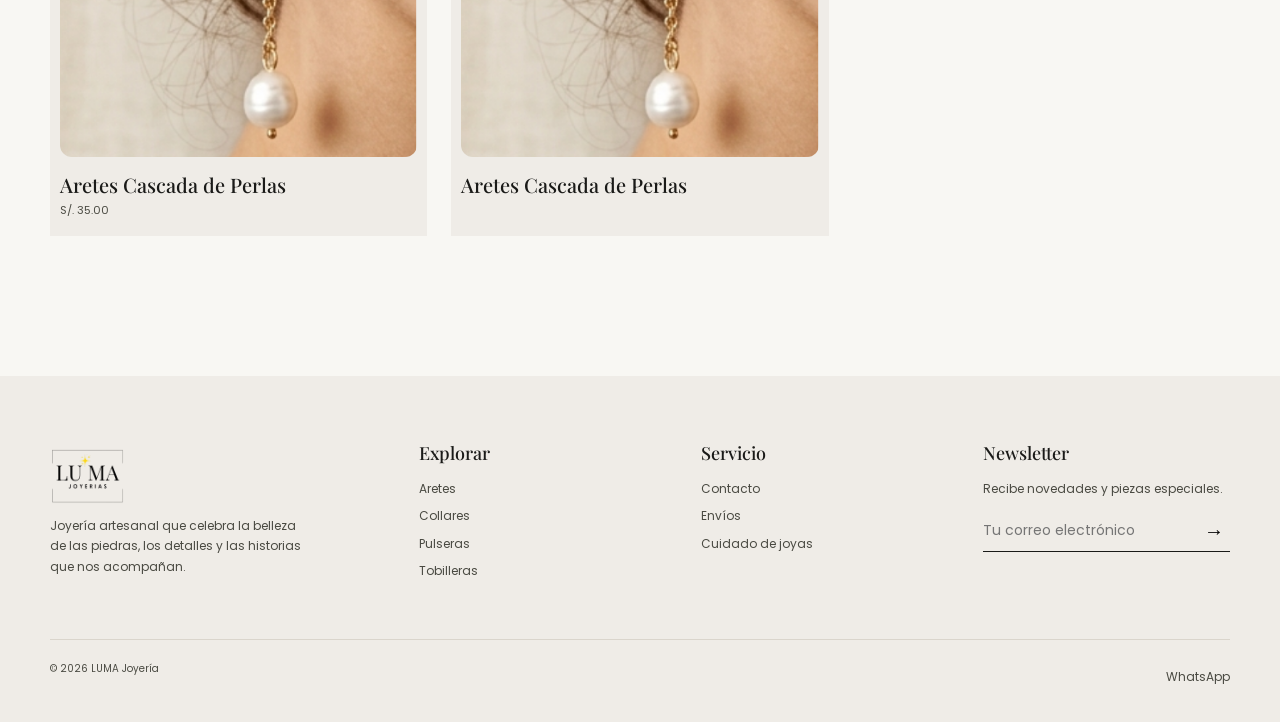
==== commit 19b22e17: "Ultima actualizacion" ====
--- a/aretes.html
+++ b/aretes.html
@@ -2,17 +2,30 @@
 <html lang="es">
 
 <head>
-    <meta charset="UTF-8"></meta>
-    <meta name="viewport" content="width=device-width, initial-scale=1.0"></meta>
+    <script>(function(){try{var t=localStorage.getItem("luma-theme")==="dark"?"dark":"light";document.documentElement.setAttribute("data-theme",t);}catch(e){}})();</script>
+    <meta charset="UTF-8">
+    </meta>
+    <meta name="viewport" content="width=device-width, initial-scale=1.0">
+    </meta>
     <title>Aretes | LUMA</title>
-    <link rel="preconnect" href="https://fonts.googleapis.com"></link>
-    <link rel="preconnect" href="https://fonts.gstatic.com" crossorigin=""></link>
-    <link href="https://fonts.googleapis.com/css2?family=Alex+Brush&family=Playfair+Display:wght@400;500;600&family=Poppins:wght@400;500;600&display=swap" rel="stylesheet"></link>
-    <link rel="stylesheet" href="css/variables.css"></link>
-    <link rel="stylesheet" href="css/base.css"></link>
-    <link rel="stylesheet" href="css/components.css"></link>
-    <link rel="stylesheet" href="css/pages.css"></link>
-    <link rel="stylesheet" href="css/filters.css"></link>
+    <link rel="preconnect" href="https://fonts.googleapis.com">
+    </link>
+    <link rel="preconnect" href="https://fonts.gstatic.com" crossorigin="">
+    </link>
+    <link
+        href="https://fonts.googleapis.com/css2?family=Alex+Brush&family=Playfair+Display:wght@400;500;600&family=Poppins:wght@400;500;600&display=swap"
+        rel="stylesheet">
+    </link>
+    <link rel="stylesheet" href="css/variables.css">
+    </link>
+    <link rel="stylesheet" href="css/base.css">
+    </link>
+    <link rel="stylesheet" href="css/components.css">
+    </link>
+    <link rel="stylesheet" href="css/pages.css">
+    </link>
+    <link rel="stylesheet" href="css/filters.css">
+    </link>
     <link rel="stylesheet" href="css/mobile.css">
     <script defer="" src="js/data/products.js"></script>
     <script defer="" src="js/app.js"></script>
@@ -34,9 +47,9 @@
                 <a href="contacto.html">Contacto</a>
             </nav>
             <div class="header-actions"><button class="theme-toggle" type="button" aria-label="Modo oscuro"><span
-            class="theme-toggle-thumb"></span></button>
-
-      </div>
+                        class="theme-toggle-thumb"></span></button>
+
+            </div>
     </header>
 
     <div id="drawer-backdrop" class="drawer-backdrop"></div>
@@ -55,7 +68,7 @@
         </nav>
     </aside>
     <main>
-        <section class="page-hero" style="--hero-image:url('assets/img/category-aretes.png')">
+        <section class="page-hero" style="background-image: url('assets/img/susurro-de-renata-3.png');">
             <div>
                 <span class="eyebrow">Colección LUMA</span>
                 <h1>Aretes</h1>
@@ -75,22 +88,32 @@
             <div class="tabs" role="tablist">
                 <div class="tabs-left">
                     <div class="filter-group" data-filter-group="grupo1">
-                        <button data-tags="contemporaneas">Contemporáneas<span class="tab-remove" aria-label="Quitar filtro">×</span></button>
-                        <button data-tags="culturales">Culturales<span class="tab-remove" aria-label="Quitar filtro">×</span></button>
+                        <button data-tags="contemporaneas">Contemporáneas<span class="tab-remove"
+                                aria-label="Quitar filtro">×</span></button>
+                        <button data-tags="culturales">Culturales<span class="tab-remove"
+                                aria-label="Quitar filtro">×</span></button>
                     </div>
                     <div class="filter-group" data-filter-group="grupo2">
-                        <button data-tags="damas">Damas<span class="tab-remove" aria-label="Quitar filtro">×</span></button>
-                        <button data-tags="caballeros">Caballeros<span class="tab-remove" aria-label="Quitar filtro">×</span></button>
-                        <button data-tags="ninos">Niños<span class="tab-remove" aria-label="Quitar filtro">×</span></button>
+                        <button data-tags="damas">Damas<span class="tab-remove"
+                                aria-label="Quitar filtro">×</span></button>
+                        <button data-tags="caballeros">Caballeros<span class="tab-remove"
+                                aria-label="Quitar filtro">×</span></button>
+                        <button data-tags="ninos">Niños<span class="tab-remove"
+                                aria-label="Quitar filtro">×</span></button>
                     </div>
                     <div class="filter-group" data-filter-group="grupo3">
-                        <button data-tags="verano">Verano<span class="tab-remove" aria-label="Quitar filtro">×</span></button>
-                        <button data-tags="otoño">Otoño<span class="tab-remove" aria-label="Quitar filtro">×</span></button>
-                        <button data-tags="invierno">Invierno<span class="tab-remove" aria-label="Quitar filtro">×</span></button>
+                        <button data-tags="verano">Verano<span class="tab-remove"
+                                aria-label="Quitar filtro">×</span></button>
+                        <button data-tags="otoño">Otoño<span class="tab-remove"
+                                aria-label="Quitar filtro">×</span></button>
+                        <button data-tags="invierno">Invierno<span class="tab-remove"
+                                aria-label="Quitar filtro">×</span></button>
                     </div>
                 </div>
                 <div class="filter-sort">
-                    <button class="filter-sort-button" type="button" aria-haspopup="true" aria-expanded="false"><span class="filter-sort-icon" aria-hidden="true">⚗</span><span data-filter-sort-label="">Ordenar</span></button>
+                    <button class="filter-sort-button" type="button" aria-haspopup="true" aria-expanded="false"><span
+                            class="filter-sort-icon" aria-hidden="true">⚗</span><span
+                            data-filter-sort-label="">Ordenar</span></button>
                     <div class="filter-sort-menu">
                         <button type="button" data-sort="price-asc">Menor a mayor precio</button>
                         <button type="button" data-sort="price-desc">Mayor a menor precio</button>
@@ -101,7 +124,11 @@
             <div class="product-grid" data-product-grid="">
 
                 <article class="product-card" data-tags="verano damas contemporaneas">
-                    <a href="producto.html?producto=aretes-brisa-serena"><img src="assets/img/aretes-brisa-serena.png" alt="Aretes Brisa Serena"></img><span class="product-card-overlay"><span class="product-card-overlay-name">Aretes Brisa Serena</span><span class="product-card-overlay-desc">Piedras naturales talladas a mano con baño de oro.</span></span></a>
+                    <a href="producto.html?producto=aretes-brisa-serena"><img src="assets/img/aretes-brisa-serena.png"
+                            alt="Aretes Brisa Serena"></img><span class="product-card-overlay"><span
+                                class="product-card-overlay-name">Aretes Brisa Serena</span><span
+                                class="product-card-overlay-desc">Piedras naturales talladas a mano con baño de
+                                oro.</span></span></a>
                     <div class="product-card-info">
                         <h3>Aretes Brisa Serena</h3>
                         <p>S/. 30.00</p>
@@ -109,7 +136,11 @@
                 </article>
 
                 <article class="product-card" data-tags="contemporaneas invierno">
-                    <a href="producto.html?producto=aretes-cascada-perlas"><img src="assets/img/aretes-cascada-perlas.png" alt="Aretes Cascada de Perlas"></img><span class="product-card-overlay"><span class="product-card-overlay-name">Aretes Cascada de Perlas</span><span class="product-card-overlay-desc">Elegantes perlas que aportan un toque delicado y sofisticado.</span></span></a>
+                    <a href="producto.html?producto=aretes-cascada-perlas"><img
+                            src="assets/img/aretes-cascada-perlas.png" alt="Aretes Cascada de Perlas"></img><span
+                            class="product-card-overlay"><span class="product-card-overlay-name">Aretes Cascada de
+                                Perlas</span><span class="product-card-overlay-desc">Elegantes perlas que aportan un
+                                toque delicado y sofisticado.</span></span></a>
                     <div class="product-card-info">
                         <h3>Aretes Cascada de Perlas</h3>
                         <p>S/. 35.00</p>
@@ -117,7 +148,11 @@
                 </article>
 
                 <article class="product-card" data-tags="contemporaneas ninos">
-                    <a href="producto.html?producto=aretes-cascada-perlas"><img src="assets/img/aretes-cascada-perlas.png" alt="Aretes Cascada de Perlas"></img><span class="product-card-overlay"><span class="product-card-overlay-name">Aretes Cascada de Perlas</span><span class="product-card-overlay-desc">Un diseño delicado y ligero pensado para un estilo dulce y encantador.</span></span></a>
+                    <a href="producto.html?producto=aretes-cascada-perlas"><img
+                            src="assets/img/aretes-cascada-perlas.png" alt="Aretes Cascada de Perlas"></img><span
+                            class="product-card-overlay"><span class="product-card-overlay-name">Aretes Cascada de
+                                Perlas</span><span class="product-card-overlay-desc">Un diseño delicado y ligero pensado
+                                para un estilo dulce y encantador.</span></span></a>
                     <div class="product-card-info">
                         <h3>Aretes Cascada de Perlas</h3>
                         <p>S/. 35.00</p>
@@ -125,7 +160,11 @@
                 </article>
 
                 <article class="product-card" data-tags="contemporaneas invierno">
-                    <a href="producto.html?producto=aretes-cascada-perlas"><img src="assets/img/aretes-cascada-perlas.png" alt="Aretes Cascada de Perlas"></img><span class="product-card-overlay"><span class="product-card-overlay-name">Aretes Cascada de Perlas</span><span class="product-card-overlay-desc">Perlas de acabado elegante para complementar tus looks de invierno.</span></span></a>
+                    <a href="producto.html?producto=aretes-cascada-perlas"><img
+                            src="assets/img/aretes-cascada-perlas.png" alt="Aretes Cascada de Perlas"></img><span
+                            class="product-card-overlay"><span class="product-card-overlay-name">Aretes Cascada de
+                                Perlas</span><span class="product-card-overlay-desc">Perlas de acabado elegante para
+                                complementar tus looks de invierno.</span></span></a>
                     <div class="product-card-info">
                         <h3>Aretes Cascada de Perlas</h3>
                         <p>S/. 35.00</p>
@@ -133,7 +172,11 @@
                 </article>
 
                 <article class="product-card" data-tags="contemporaneas invierno">
-                    <a href="producto.html?producto=aretes-cascada-perlas"><img src="assets/img/aretes-cascada-perlas.png" alt="Aretes Cascada de Perlas"></img><span class="product-card-overlay"><span class="product-card-overlay-name">Aretes Cascada de Perlas</span><span class="product-card-overlay-desc">Una pieza clásica y delicada para completar cualquier conjunto.</span></span></a>
+                    <a href="producto.html?producto=aretes-cascada-perlas"><img
+                            src="assets/img/aretes-cascada-perlas.png" alt="Aretes Cascada de Perlas"></img><span
+                            class="product-card-overlay"><span class="product-card-overlay-name">Aretes Cascada de
+                                Perlas</span><span class="product-card-overlay-desc">Una pieza clásica y delicada para
+                                completar cualquier conjunto.</span></span></a>
                     <div class="product-card-info">
                         <h3>Aretes Cascada de Perlas</h3>
                     </div>
@@ -172,7 +215,8 @@
                     <h3>Newsletter</h3>
                     <p>Recibe novedades y piezas especiales.</p>
                     <form class="newsletter" data-newsletter="">
-                        <input required="" type="email" aria-label="Correo electrónico" placeholder="Tu correo electrónico"></input>
+                        <input required="" type="email" aria-label="Correo electrónico"
+                            placeholder="Tu correo electrónico"></input>
                         <button aria-label="Suscribirme">→</button>
                     </form>
                     <div class="newsletter-message" data-newsletter-message=""></div>
--- a/css/variables.css
+++ b/css/variables.css
@@ -1,6 +1,50 @@
 :root {
   --bg: #f8f7f3; --bg-alt: #efece7; --ink: #1a1a18; --muted: #4a4a42;
   --gold: #7a6a1f; --olive: #4d4634; --line: #dad5cc; --white: #fff;
+  --fill: var(--olive); --fill-text: var(--white);
+  --logo-url: url("../assets/img/logo luma-Photoroom.png");
   --serif: "Playfair Display", Georgia, serif; --sans: Poppins, Arial, sans-serif; --script: "Alex Brush", cursive;
   --page: min(1180px, calc(100% - 48px)); --shadow: 0 12px 35px rgb(26 26 24 / 12%);
+  --theme-ease: cubic-bezier(.22, 1, .36, 1);
+  --theme-transition: background-color .6s var(--theme-ease), color .6s var(--theme-ease),
+    border-color .6s var(--theme-ease), box-shadow .6s var(--theme-ease), fill .6s var(--theme-ease),
+    opacity .6s var(--theme-ease);
 }
+
+html[data-theme="dark"] {
+  --bg: #1b1815; --bg-alt: #262220; --ink: #f2ede2; --muted: #b7ada0;
+  --gold: #d4b56a; --olive: #cbb27e; --line: #3d382f;
+  --fill: #d4b56a; --fill-text: #1b1815;
+  --logo-url: url("../assets/img/logo-luma-oscuro.png");
+  --shadow: 0 12px 35px rgb(0 0 0 / 45%);
+}
+
+/* La transición de tema solo se activa mientras dura el cambio (clase añadida
+   por app.js al pulsar el interruptor). Así, al navegar entre secciones cada
+   página carga ya con su tema correcto, sin el "parpadeo" de un fundido. */
+html.theme-transitioning,
+html.theme-transitioning body,
+html.theme-transitioning *,
+html.theme-transitioning *::before,
+html.theme-transitioning *::after {
+  transition: var(--theme-transition) !important;
+}
+
+/* Transición suave y elegante al navegar entre secciones (collares -> aretes, etc). 
+   Nativa del navegador: sin JavaScript, sin frameworks. Si el navegador no la 
+   soporta aún, simplemente no pasa nada (la navegación sigue funcionando normal). */
+@view-transition {
+  navigation: auto;
+}
+
+::view-transition-old(root),
+::view-transition-new(root) {
+  animation-duration: 0.5s;
+  animation-timing-function: var(--theme-ease);
+}
+
+@media (prefers-reduced-motion: reduce) {
+  @view-transition {
+    navigation: none;
+  }
+}
--- a/css/base.css
+++ b/css/base.css
@@ -68,10 +68,10 @@
     align-items: center;
     justify-content: center;
     min-height: 48px;
-    border: 1px solid var(--olive);
+    border: 1px solid var(--fill);
     padding: 0 24px;
-    background: var(--olive);
-    color: var(--white);
+    background: var(--fill);
+    color: var(--fill-text);
     font-size: 10px;
     font-weight: 600;
     letter-spacing: .16em;
@@ -81,7 +81,7 @@
 
 .button:hover {
     background: transparent;
-    color: var(--olive);
+    color: var(--fill);
 }
 
 .section {
--- a/css/components.css
+++ b/css/components.css
@@ -5,7 +5,7 @@
     border-bottom: 1px solid var(--line);
     background: var(--bg);
 }
- 
+
 .header-inner {
     display: grid;
     grid-template-columns: 88px minmax(0, 1fr) auto;
@@ -13,33 +13,33 @@
     column-gap: clamp(22px, 4vw, 72px);
     height: 100%;
 }
- 
+
 .brand {
     display: block;
     width: 80px;
     height: 60px;
     overflow: hidden;
-    background: url("../assets/img/logo luma-Photoroom.png") center / contain no-repeat;
+    background: var(--logo-url) center / contain no-repeat;
     font-size: 0;
     text-indent: -9999px;
 }
- 
+
 .brand span {
     display: none;
 }
- 
+
 .nav {
     display: flex;
     justify-content: center;
     gap: clamp(15px, 2.3vw, 32px);
 }
- 
+
 .nav a {
     font-size: 10px;
     letter-spacing: .1em;
     text-transform: uppercase;
 }
- 
+
 .nav a.active,
 .nav a:hover {
     color: var(--gold);
@@ -47,14 +47,14 @@
     text-decoration-color: currentColor;
     text-underline-offset: 6px;
 }
- 
+
 .header-actions {
     display: flex;
     align-items: center;
     justify-content: flex-end;
     gap: 14px;
 }
- 
+
 .theme-toggle {
     display: inline-flex;
     align-items: center;
@@ -65,22 +65,32 @@
     border-radius: 999px;
     background: transparent;
     color: var(--ink);
-    transition: .2s;
-}
- 
+    transition: var(--theme-transition), border-color .2s;
+}
+
 .theme-toggle:hover {
     border-color: var(--gold);
     color: var(--gold);
 }
- 
+
+.theme-toggle.is-active {
+    border-color: var(--gold);
+    background: var(--gold);
+    color: var(--bg);
+}
+
 .theme-toggle-thumb {
     width: 14px;
     height: 14px;
     border-radius: 50%;
     background: currentColor;
-    transition: .2s;
-}
- 
+    transition: transform .25s ease;
+}
+
+.theme-toggle.is-active .theme-toggle-thumb {
+    transform: translateX(20px);
+}
+
 .icon-button {
     border: 0;
     padding: 6px;
@@ -89,21 +99,21 @@
     font-size: 18px;
     line-height: 1;
 }
- 
+
 .icon-button:hover {
     color: var(--gold);
 }
- 
+
 .menu-button {
     display: none;
     justify-self: start;
 }
- 
+
 .mobile-bag {
     display: none;
     justify-self: end;
 }
- 
+
 .drawer-backdrop {
     position: fixed;
     inset: 0;
@@ -113,12 +123,12 @@
     visibility: hidden;
     transition: .25s;
 }
- 
+
 .drawer-backdrop.open {
     opacity: 1;
     visibility: visible;
 }
- 
+
 .drawer {
     position: fixed;
     inset: 0 auto 0 0;
@@ -135,72 +145,72 @@
     will-change: transform;
     transition: .3s ease;
 }
- 
+
 .drawer.open {
     transform: translate3d(0, 0, 0);
 }
- 
+
 .drawer-head {
     display: flex;
     align-items: center;
     justify-content: space-between;
     margin-bottom: 42px;
 }
- 
+
 .drawer nav {
     display: grid;
 }
- 
+
 .drawer nav a {
     border-bottom: 1px solid var(--line);
     padding: 17px 0;
     font: 500 20px var(--serif);
 }
- 
+
 .drawer nav a.active {
     color: var(--gold);
 }
- 
+
 .footer {
     background: var(--bg-alt);
     padding: 65px 0 27px;
 }
- 
+
 .footer .brand {
     width: 74px;
     height: 56px;
     margin-bottom: 10px;
 }
- 
+
 .footer-grid {
     display: grid;
     grid-template-columns: 1.35fr repeat(3, 1fr);
     gap: 35px;
 }
- 
+
 .footer p {
     max-width: 260px;
     color: var(--muted);
     font-size: 12px;
 }
- 
+
 .footer h3 {
     margin: 0 0 14px;
     font: 500 18px var(--serif);
 }
- 
+
 .footer a {
     display: block;
     margin: 7px 0;
     color: var(--muted);
     font-size: 12px;
 }
- 
+
 .newsletter {
     display: flex;
     border-bottom: 1px solid var(--ink);
 }
- 
+
 .newsletter input {
     min-width: 0;
     width: 100%;
@@ -209,13 +219,13 @@
     outline: 0;
     padding: 8px 0;
 }
- 
+
 .newsletter button {
     border: 0;
     background: none;
     font-size: 20px;
 }
- 
+
 .footer-bottom {
     display: flex;
     justify-content: space-between;
@@ -225,39 +235,39 @@
     color: var(--muted);
     font-size: 10px;
 }
- 
+
 .newsletter-message {
     min-height: 20px;
     margin-top: 8px;
     font-size: 11px;
 }
- 
+
 .product-grid {
     display: grid;
     grid-template-columns: repeat(3, 1fr);
     gap: 24px;
 }
- 
+
 .product-card {
     position: relative;
     overflow: hidden;
     background: var(--bg-alt);
 }
- 
- 
+
+
 .product-card img {
     aspect-ratio: .82;
     object-fit: cover;
     transition: transform .45s, filter .45s;
 }
- 
+
 .product-card:hover img {
     transform: scale(1.06);
     filter: blur(6px);
 }
- 
- 
- 
+
+
+
 .product-card-overlay {
     position: absolute;
     inset: 0;
@@ -268,16 +278,16 @@
     gap: 10px;
     padding: 24px;
     text-align: center;
-    background: rgb(255 255 255 / 45%);
+    background: color-mix(in srgb, var(--bg) 55%, transparent);
     opacity: 0;
     transition: opacity .35s;
     pointer-events: none;
 }
- 
+
 .product-card:hover .product-card-overlay {
     opacity: 1;
 }
- 
+
 .product-card-overlay::before,
 .product-card-overlay::after {
     content: "";
@@ -287,50 +297,50 @@
     border-top: 2px solid var(--gold);
     transform: translateX(-50%);
 }
- 
+
 .product-card-overlay::before {
     top: 30px;
 }
- 
+
 .product-card-overlay::after {
     bottom: 30px;
 }
- 
+
 .product-card-overlay-name {
     display: block;
     font: 500 22px/1.3 var(--serif);
     letter-spacing: .01em;
     color: var(--ink);
 }
- 
+
 .product-card-overlay-desc {
     display: block;
     font: 400 12px/1.6 var(--sans);
     color: var(--muted);
 }
- 
-.product-card > a {
+
+.product-card>a {
     position: relative;
     display: block;
 }
- 
- 
- 
+
+
+
 .product-card-info {
     padding: 14px 0 3px;
 }
- 
+
 .product-card h3 {
     margin: 0;
     font: 500 20px var(--serif);
 }
- 
+
 .product-card p {
     margin: 3px 0;
     color: var(--muted);
     font-size: 11px;
 }
- 
+
 .product-card .view-product {
     position: absolute;
     inset: auto 16px 16px;
@@ -338,33 +348,99 @@
     transform: translateY(8px);
     transition: .25s;
 }
- 
+
 .product-card:hover .view-product {
     opacity: 1;
     transform: none;
 }
- 
+
 .tabs {
     display: flex;
     flex-wrap: wrap;
     gap: 9px;
     margin: 28px 0 35px;
 }
- 
- 
-.filter-dropdown { position: relative; }
-.filter-dropdown-toggle { display: inline-flex; align-items: center; gap: 6px; }
-.filter-dropdown-toggle::after { content: "▾"; font-size: 9px; transition: transform .2s; }
-.filter-dropdown.open .filter-dropdown-toggle::after { transform: rotate(180deg); }
-.filter-dropdown-toggle.has-selection { border-color: var(--gold); color: var(--gold); background: transparent; }
-.filter-dropdown-menu { position: absolute; top: calc(100% + 10px); left: 0; z-index: 5; display: grid; gap: 2px; min-width: 220px; padding: 10px; background: rgb(248 247 243 / 70%); backdrop-filter: blur(14px); -webkit-backdrop-filter: blur(14px); border: 1px solid var(--line); box-shadow: var(--shadow); opacity: 0; visibility: hidden; transform: translateY(-6px); transition: .2s; }.filter-dropdown.open .filter-dropdown-menu { opacity: 1; visibility: visible; transform: translateY(0); }
-.filter-dropdown-menu button { border: 0; border-left: 2px solid transparent; padding: 13px 16px; background: transparent; text-align: left; font-size: 10px; letter-spacing: .08em; text-transform: uppercase; color: var(--ink); transition: .2s; }
-.filter-dropdown-menu button:hover { background: var(--bg-alt); color: var(--gold); }
-.filter-dropdown .filter-dropdown-menu button.active { border-left-color: var(--gold); background: var(--bg-alt); color: var(--gold); }
- 
- 
- 
- 
+
+
+.filter-dropdown {
+    position: relative;
+}
+
+.filter-dropdown-toggle {
+    display: inline-flex;
+    align-items: center;
+    gap: 6px;
+}
+
+.filter-dropdown-toggle::after {
+    content: "▾";
+    font-size: 9px;
+    transition: transform .2s;
+}
+
+.filter-dropdown.open .filter-dropdown-toggle::after {
+    transform: rotate(180deg);
+}
+
+.filter-dropdown-toggle.has-selection {
+    border-color: var(--gold);
+    color: var(--gold);
+    background: transparent;
+}
+
+.filter-dropdown-menu {
+    position: absolute;
+    top: calc(100% + 10px);
+    left: 0;
+    z-index: 5;
+    display: grid;
+    gap: 2px;
+    min-width: 220px;
+    padding: 10px;
+    background: color-mix(in srgb, var(--bg) 70%, transparent);
+    backdrop-filter: blur(14px);
+    -webkit-backdrop-filter: blur(14px);
+    border: 1px solid var(--line);
+    box-shadow: var(--shadow);
+    opacity: 0;
+    visibility: hidden;
+    transform: translateY(-6px);
+    transition: .2s;
+}
+
+.filter-dropdown.open .filter-dropdown-menu {
+    opacity: 1;
+    visibility: visible;
+    transform: translateY(0);
+}
+
+.filter-dropdown-menu button {
+    border: 0;
+    border-left: 2px solid transparent;
+    padding: 13px 16px;
+    background: transparent;
+    text-align: left;
+    font-size: 10px;
+    letter-spacing: .08em;
+    text-transform: uppercase;
+    color: var(--ink);
+    transition: .2s;
+}
+
+.filter-dropdown-menu button:hover {
+    background: var(--bg-alt);
+    color: var(--gold);
+}
+
+.filter-dropdown .filter-dropdown-menu button.active {
+    border-left-color: var(--gold);
+    background: var(--bg-alt);
+    color: var(--gold);
+}
+
+
+
+
 .tabs button {
     border: 1px solid var(--line);
     padding: 9px 17px;
@@ -373,13 +449,13 @@
     letter-spacing: .08em;
     text-transform: uppercase;
 }
- 
+
 .tabs button.active {
-    border-color: var(--ink);
-    background: var(--ink);
-    color: var(--white);
-}
- 
+    border-color: var(--fill);
+    background: var(--fill);
+    color: var(--fill-text);
+}
+
 .pagination {
     display: flex;
     justify-content: center;
@@ -388,7 +464,7 @@
     gap: 8px;
     margin: 48px 0 8px;
 }
- 
+
 .pagination-btn {
     min-width: 36px;
     height: 36px;
@@ -399,23 +475,23 @@
     color: var(--ink);
     transition: .2s;
 }
- 
+
 .pagination-btn:hover:not(:disabled) {
     border-color: var(--gold);
     color: var(--gold);
 }
- 
+
 .pagination-btn.active {
-    border-color: var(--ink);
-    background: var(--ink);
-    color: var(--white);
-}
- 
+    border-color: var(--fill);
+    background: var(--fill);
+    color: var(--fill-text);
+}
+
 .pagination-btn:disabled {
     opacity: .35;
     cursor: default;
 }
- 
+
 .pagination-ellipsis {
     min-width: 20px;
     text-align: center;
--- a/css/pages.css
+++ b/css/pages.css
@@ -698,7 +698,7 @@
     width: 32px;
     height: 76px;
     border: 0;
-    background: rgb(255 255 255 / 40%);
+    background: color-mix(in srgb, var(--bg) 40%, transparent);
     backdrop-filter: blur(10px);
     -webkit-backdrop-filter: blur(10px);
     color: var(--ink);
@@ -708,7 +708,7 @@
 }
  
 .gallery-nav:hover {
-    background: rgb(255 255 255 / 65%);
+    background: color-mix(in srgb, var(--bg) 65%, transparent);
     color: var(--gold);
 }
  
--- a/css/filters.css
+++ b/css/filters.css
@@ -40,7 +40,7 @@
 }
 
 .tabs button.active .tab-remove:hover {
-    color: var(--white);
+    color: var(--fill-text);
     opacity: .7;
 }
 
@@ -92,7 +92,7 @@
     gap: 2px;
     min-width: 220px;
     padding: 10px;
-    background: rgb(248 247 243 / 70%);
+    background: color-mix(in srgb, var(--bg) 70%, transparent);
     backdrop-filter: blur(14px);
     -webkit-backdrop-filter: blur(14px);
     border: 1px solid var(--line);
@@ -168,7 +168,7 @@
 }
 
 .product-grid-empty a:hover {
-    border-color: var(--gold);
-    background: var(--gold);
-    color: var(--white);
+    border-color: var(--fill);
+    background: var(--fill);
+    color: var(--fill-text);
 }
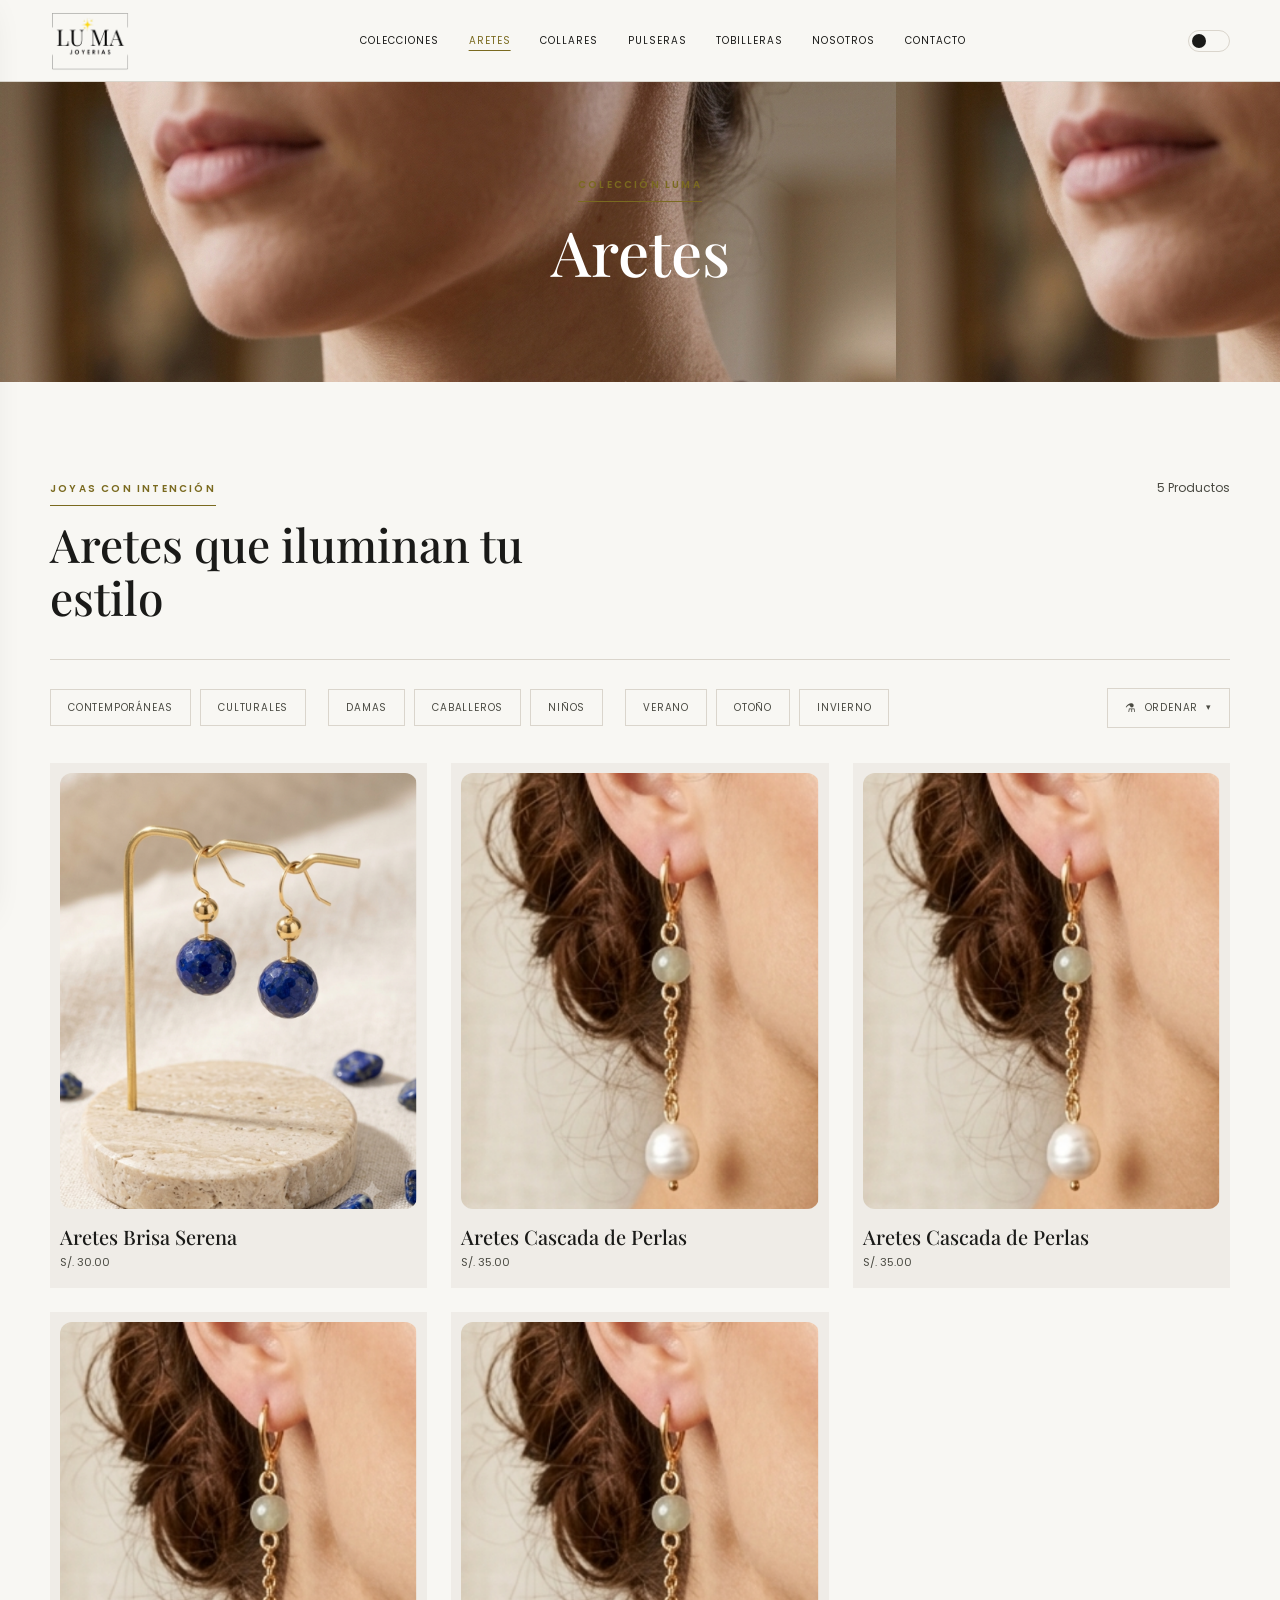
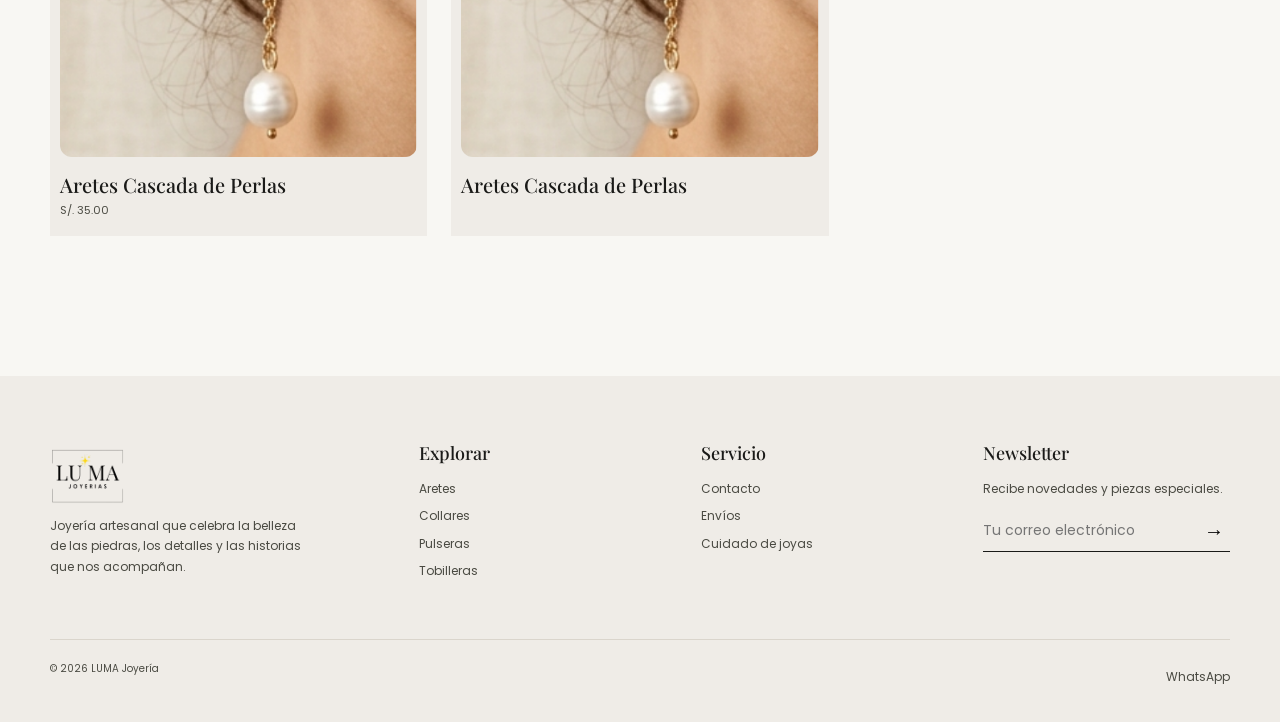
==== commit 6767a60b: "Actu general" ====
--- a/aretes.html
+++ b/aretes.html
@@ -64,8 +64,14 @@
             <a href="collares.html">Collares</a>
             <a href="pulseras.html">Pulseras</a>
             <a href="tobilleras.html">Tobilleras</a>
+            <a href="nosotros.html">Nosotros</a>
             <a href="contacto.html">Contacto</a>
         </nav>
+        <div class="drawer-foot">
+            <span>Modo oscuro</span>
+            <button class="theme-toggle" type="button" aria-label="Modo oscuro"><span
+                    class="theme-toggle-thumb"></span></button>
+        </div>
     </aside>
     <main>
         <section class="page-hero" style="background-image: url('assets/img/susurro-de-renata-3.png');">
--- a/css/components.css
+++ b/css/components.css
@@ -169,6 +169,17 @@
 
 .drawer nav a.active {
     color: var(--gold);
+}
+
+.drawer-foot {
+    display: flex;
+    align-items: center;
+    justify-content: space-between;
+    margin-top: 24px;
+    padding-top: 20px;
+    border-top: 1px solid var(--line);
+    font-size: 13px;
+    color: var(--muted);
 }
 
 .footer {
@@ -445,6 +456,7 @@
     border: 1px solid var(--line);
     padding: 9px 17px;
     background: transparent;
+    color: var(--muted);
     font-size: 10px;
     letter-spacing: .08em;
     text-transform: uppercase;
@@ -497,10 +509,4 @@
     text-align: center;
     color: var(--muted);
     font-size: 11px;
-}
-
-/* La sección "Nosotros" (hero, historia, fundadora, galería y cita)
-   se estilizó en css/pages.css, junto a las demás páginas internas
-   del sitio (contacto, colecciones, producto), para reutilizar las
-   mismas variables de color/tipografía y evitar reglas duplicadas
-   o en conflicto con el resto del sitio. */+}
--- a/css/mobile.css
+++ b/css/mobile.css
@@ -63,10 +63,6 @@
         justify-self: center;
     }
 
-    .drawer-foot {
-        display: none;
-    }
-
     .footer {
         padding: 50px 0 26px;
     }
@@ -178,6 +174,19 @@
         inset: auto 9px 9px;
         padding: 0 10px;
         min-height: 35px;
+    }
+
+    /* En táctil, tocar una tarjeta puede activar :hover (hover "pegajoso"),
+       lo que mostraba el overlay y el desenfoque pensados solo para el
+       hover de escritorio. Se desactivan para que en mobile solo se vea
+       el botón "Ver producto" de arriba. */
+    .product-card:hover .product-card-overlay {
+        opacity: 0;
+    }
+
+    .product-card:hover img {
+        transform: none;
+        filter: none;
     }
 
     .tabs {
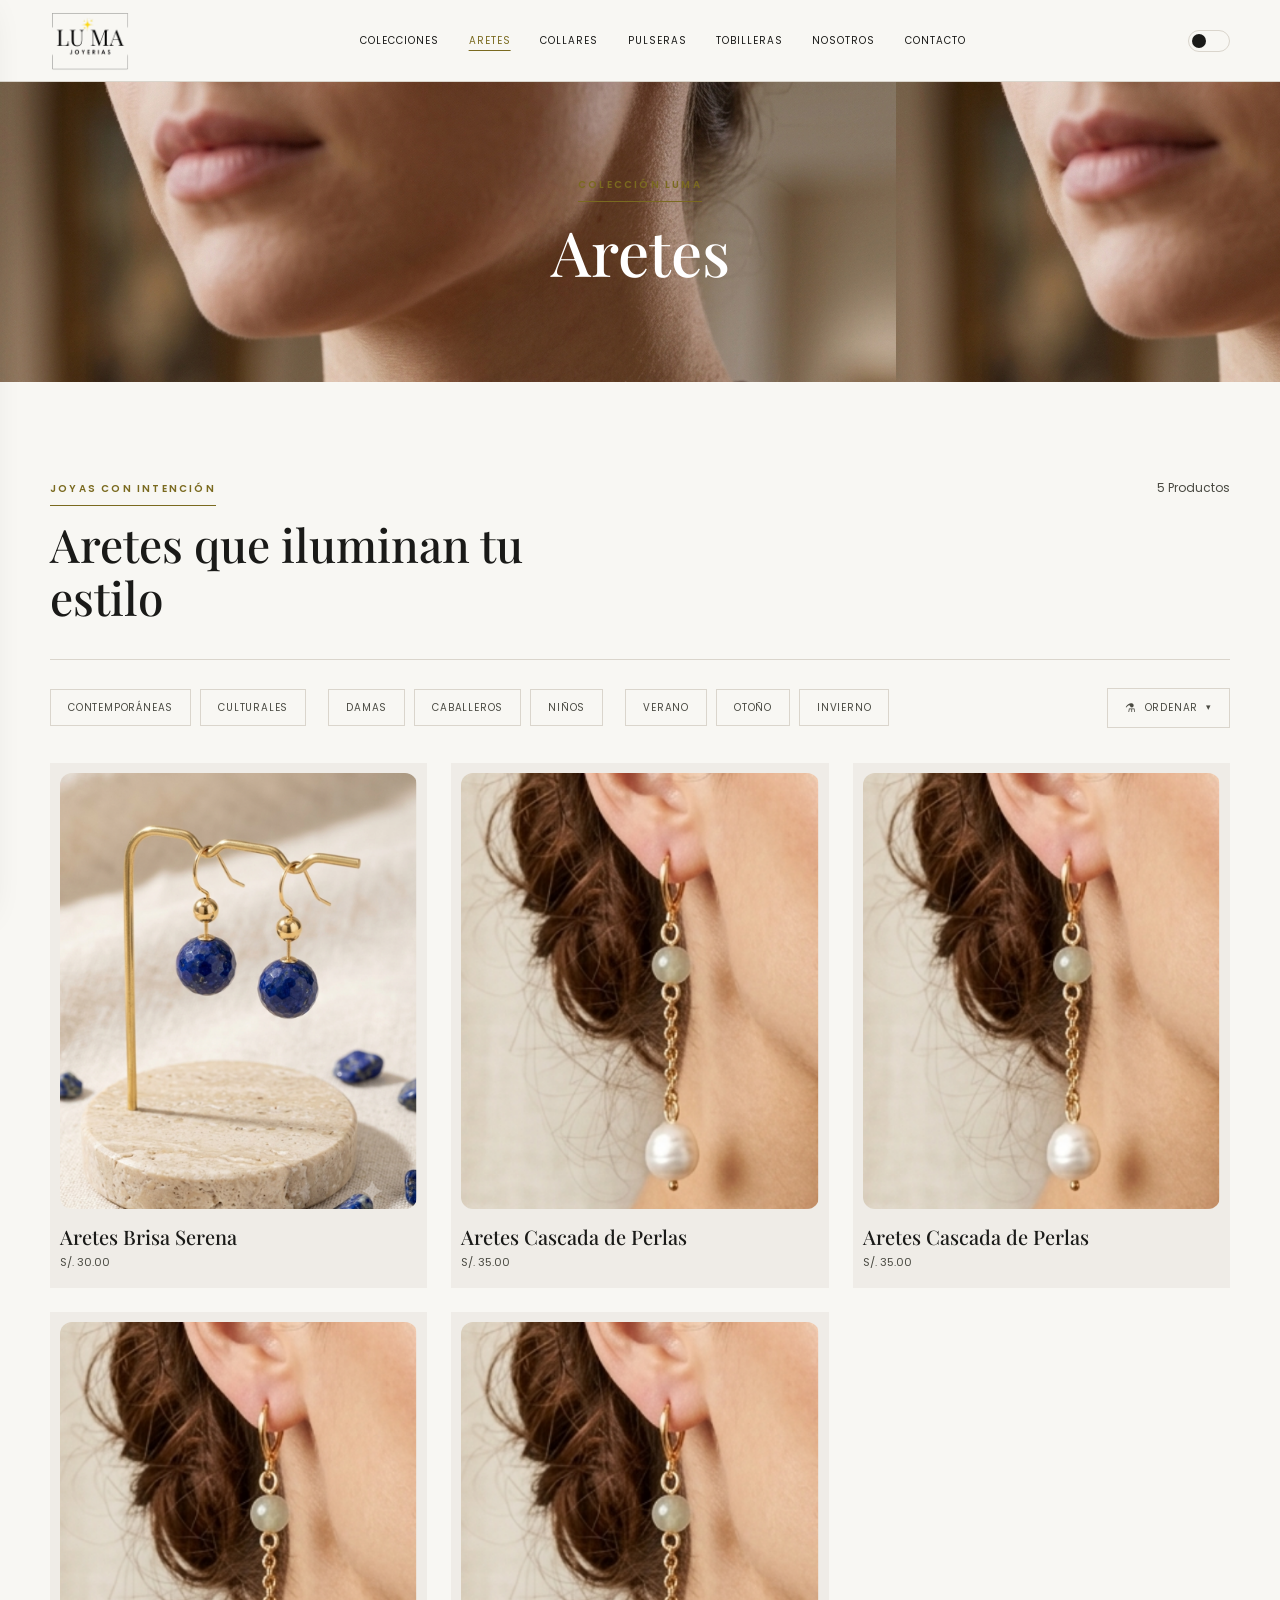
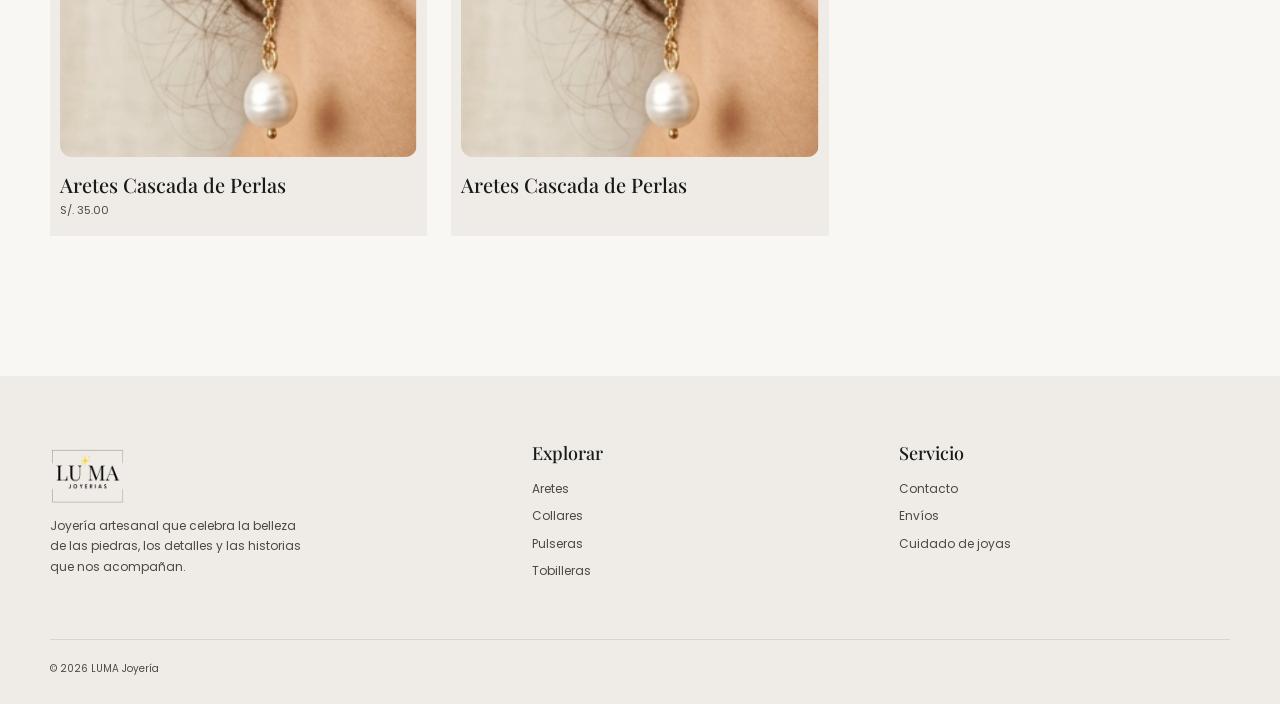
==== commit 66569c49: "actu del footer" ====
--- a/aretes.html
+++ b/aretes.html
@@ -217,21 +217,10 @@
                     <a href="contacto.html">Cuidado de joyas</a>
                 </div>
 
-                <div>
-                    <h3>Newsletter</h3>
-                    <p>Recibe novedades y piezas especiales.</p>
-                    <form class="newsletter" data-newsletter="">
-                        <input required="" type="email" aria-label="Correo electrónico"
-                            placeholder="Tu correo electrónico"></input>
-                        <button aria-label="Suscribirme">→</button>
-                    </form>
-                    <div class="newsletter-message" data-newsletter-message=""></div>
-                </div>
             </div>
 
             <div class="footer-bottom">
                 <span>© 2026 LUMA Joyería</span>
-                <a href="https://wa.me/51999999999" target="_blank" rel="noopener">WhatsApp</a>
             </div>
         </div>
     </footer>
--- a/css/components.css
+++ b/css/components.css
@@ -195,7 +195,7 @@
 
 .footer-grid {
     display: grid;
-    grid-template-columns: 1.35fr repeat(3, 1fr);
+    grid-template-columns: 1.35fr repeat(2, 1fr);
     gap: 35px;
 }
 
--- a/css/pages.css
+++ b/css/pages.css
@@ -80,8 +80,8 @@
 }
  
 .hero .button {
-    border-color: var(--ink);
-    background: var(--ink);
+    border-color: rgb(255 255 255 / .75);
+    background: rgb(21 20 16 / .55);
     color: var(--white);
 }
  
--- a/css/mobile.css
+++ b/css/mobile.css
@@ -117,7 +117,12 @@
     }
 
     .hero h1 {
-        font-size: 48px;
+        font-size: 36px;
+        margin-bottom: 34px;
+    }
+
+    .hero p {
+        display: none;
     }
 
     .category-teasers {
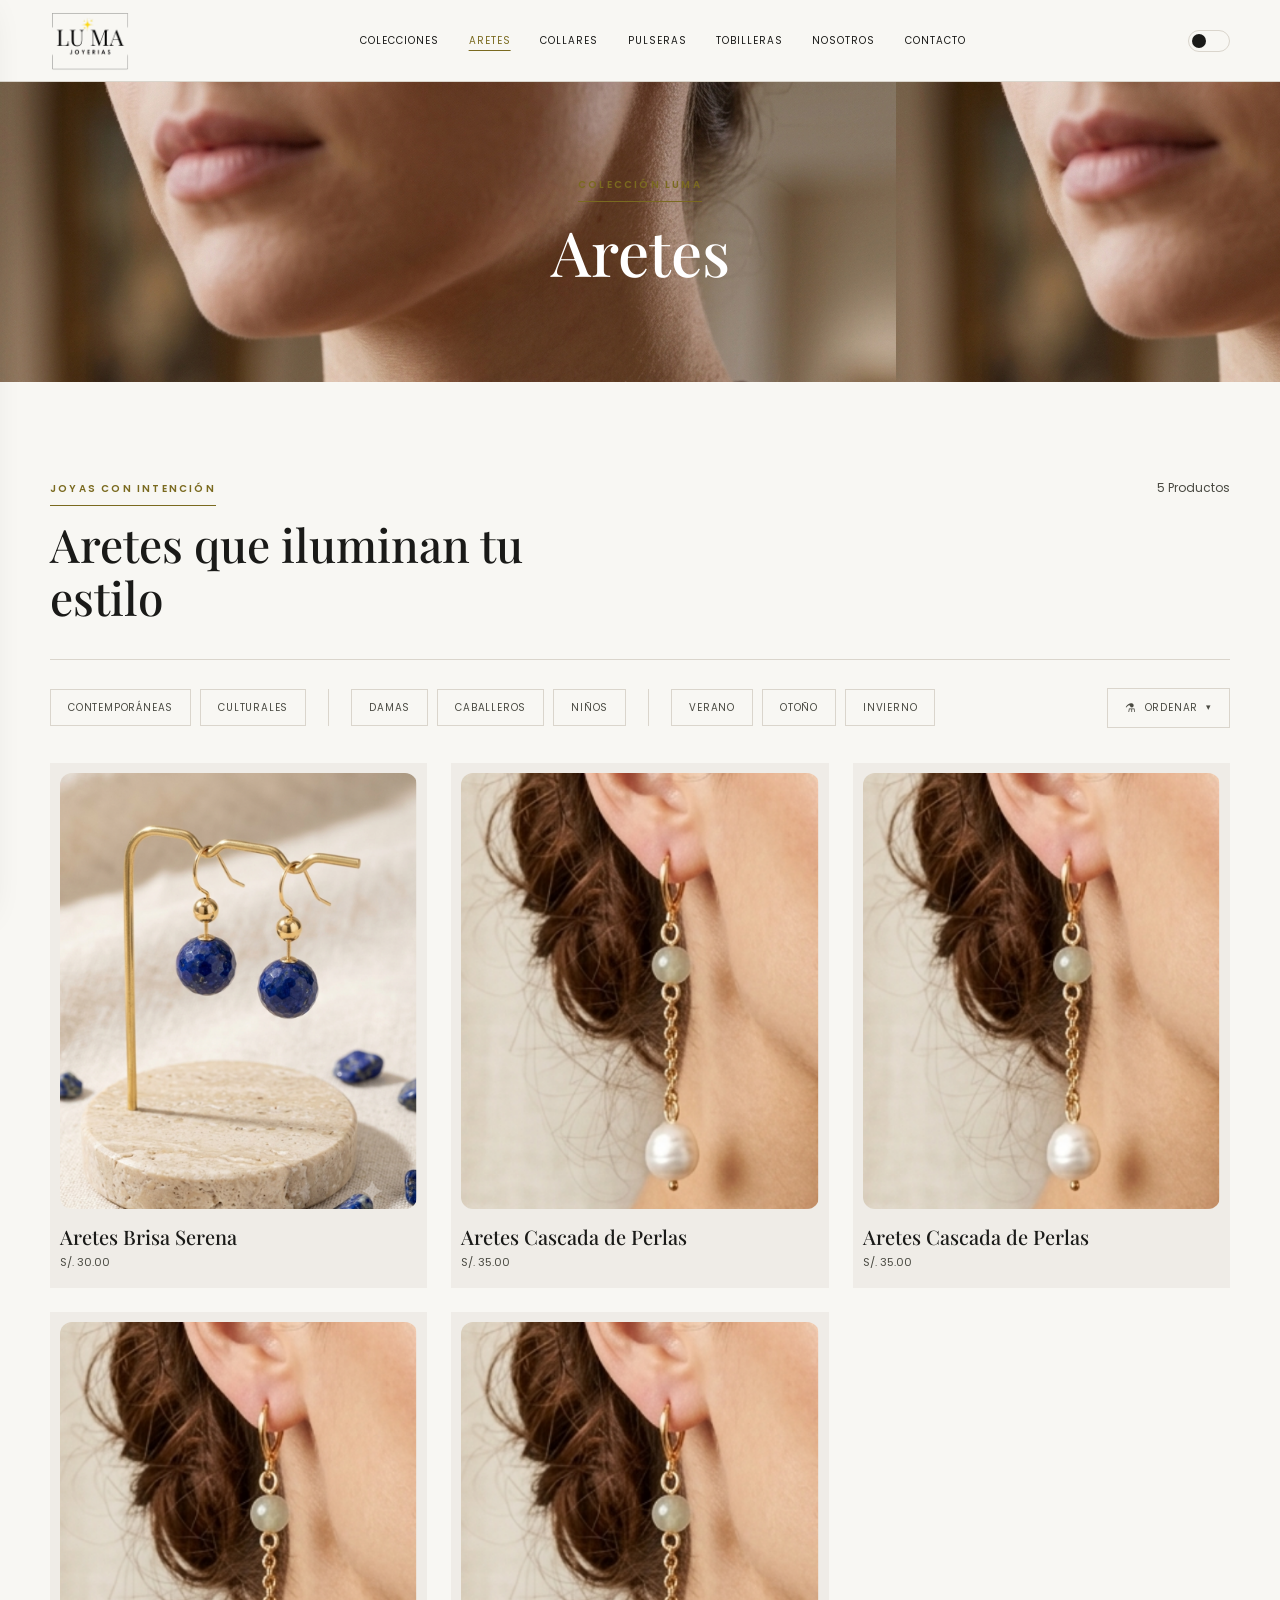
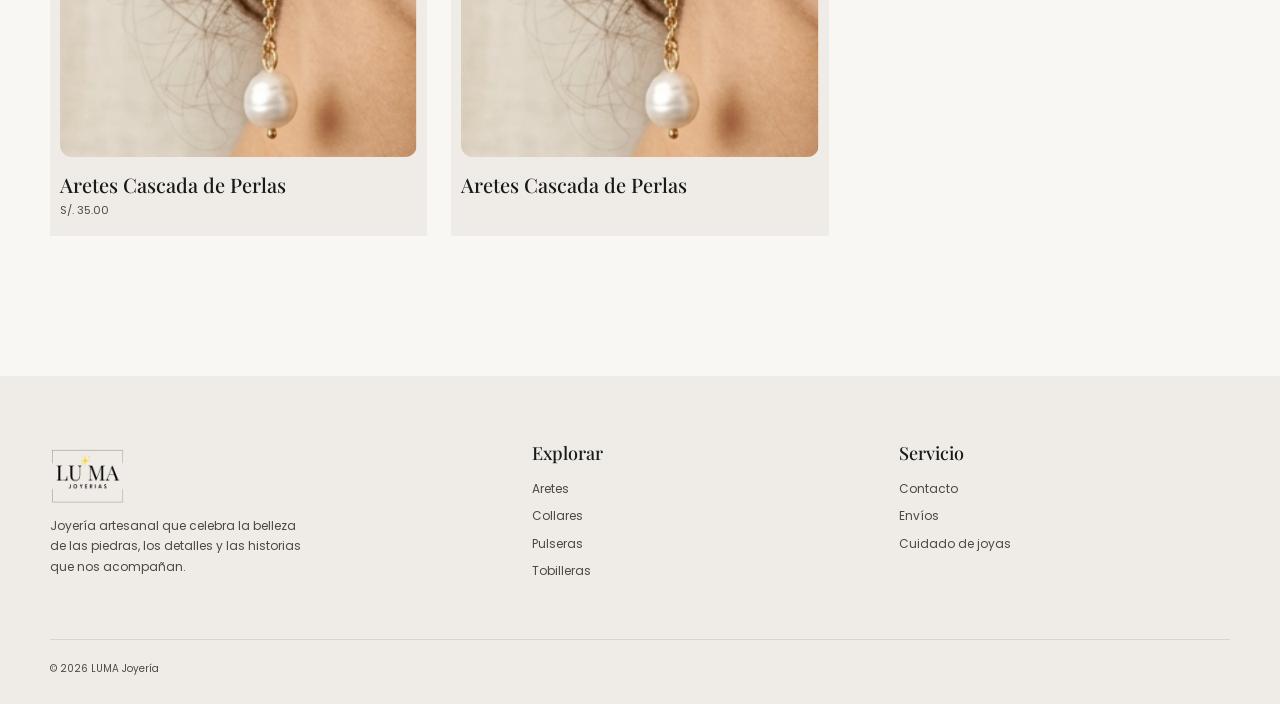
==== commit 96075fc9: "actu del boton de filtrado en mobile" ====
--- a/aretes.html
+++ b/aretes.html
@@ -93,27 +93,31 @@
 
             <div class="tabs" role="tablist">
                 <div class="tabs-left">
-                    <div class="filter-group" data-filter-group="grupo1">
-                        <button data-tags="contemporaneas">Contemporáneas<span class="tab-remove"
-                                aria-label="Quitar filtro">×</span></button>
-                        <button data-tags="culturales">Culturales<span class="tab-remove"
-                                aria-label="Quitar filtro">×</span></button>
-                    </div>
-                    <div class="filter-group" data-filter-group="grupo2">
-                        <button data-tags="damas">Damas<span class="tab-remove"
-                                aria-label="Quitar filtro">×</span></button>
-                        <button data-tags="caballeros">Caballeros<span class="tab-remove"
-                                aria-label="Quitar filtro">×</span></button>
-                        <button data-tags="ninos">Niños<span class="tab-remove"
-                                aria-label="Quitar filtro">×</span></button>
-                    </div>
-                    <div class="filter-group" data-filter-group="grupo3">
-                        <button data-tags="verano">Verano<span class="tab-remove"
-                                aria-label="Quitar filtro">×</span></button>
-                        <button data-tags="otoño">Otoño<span class="tab-remove"
-                                aria-label="Quitar filtro">×</span></button>
-                        <button data-tags="invierno">Invierno<span class="tab-remove"
-                                aria-label="Quitar filtro">×</span></button>
+                    <button class="filter-mobile-toggle" type="button" aria-haspopup="true" aria-expanded="false"
+                        aria-controls="filter-groups"><span class="filter-mobile-icon" aria-hidden="true">⚗</span><span>Filtrar</span></button>
+                    <div class="filter-groups" id="filter-groups">
+                        <div class="filter-group" data-filter-group="grupo1">
+                            <button data-tags="contemporaneas">Contemporáneas<span class="tab-remove"
+                                    aria-label="Quitar filtro">×</span></button>
+                            <button data-tags="culturales">Culturales<span class="tab-remove"
+                                    aria-label="Quitar filtro">×</span></button>
+                        </div>
+                        <div class="filter-group" data-filter-group="grupo2">
+                            <button data-tags="damas">Damas<span class="tab-remove"
+                                    aria-label="Quitar filtro">×</span></button>
+                            <button data-tags="caballeros">Caballeros<span class="tab-remove"
+                                    aria-label="Quitar filtro">×</span></button>
+                            <button data-tags="ninos">Niños<span class="tab-remove"
+                                    aria-label="Quitar filtro">×</span></button>
+                        </div>
+                        <div class="filter-group" data-filter-group="grupo3">
+                            <button data-tags="verano">Verano<span class="tab-remove"
+                                    aria-label="Quitar filtro">×</span></button>
+                            <button data-tags="otoño">Otoño<span class="tab-remove"
+                                    aria-label="Quitar filtro">×</span></button>
+                            <button data-tags="invierno">Invierno<span class="tab-remove"
+                                    aria-label="Quitar filtro">×</span></button>
+                        </div>
                     </div>
                 </div>
                 <div class="filter-sort">
--- a/css/filters.css
+++ b/css/filters.css
@@ -13,10 +13,29 @@
     gap: 9px 22px;
 }
 
+/* En escritorio el botón "Filtrar" no se usa: los grupos se ven directo.
+   display:contents hace que .filter-groups no agregue una caja propia,
+   así sus hijos (.filter-group) siguen siendo ítems flex de .tabs-left. */
+.tabs .filter-mobile-toggle {
+    display: none;
+}
+
+.filter-groups {
+    display: contents;
+}
+
 .filter-group {
     display: flex;
     flex-wrap: wrap;
+    align-items: center;
     gap: 9px;
+    padding-right: 22px;
+    border-right: 1px solid var(--line);
+}
+
+.filter-group:last-child {
+    padding-right: 0;
+    border-right: 0;
 }
 
 .filter-group.has-selection button:not(.active) {
--- a/css/mobile.css
+++ b/css/mobile.css
@@ -201,12 +201,65 @@
         margin: 22px 0 30px;
     }
 
+    /* En mobile los 3 grupos de filtros se ocultan dentro de un panel
+       desplegable y solo queda visible el botón "Filtrar". La lógica de
+       selección única por grupo (filters.js) no cambia. */
     .tabs-left {
+        position: relative;
         width: 100%;
+    }
+
+    .tabs .filter-mobile-toggle {
+        display: flex;
+        align-items: center;
+        justify-content: space-between;
+        gap: 8px;
+        width: 100%;
+        border: 1px solid var(--line);
+        padding: 12px 16px;
+        background: transparent;
+        font-size: 10px;
+        letter-spacing: .08em;
+        text-transform: uppercase;
+        color: var(--ink);
+        transition: .2s;
+    }
+
+    .filter-mobile-toggle::after {
+        content: "▾";
+        font-size: 9px;
+        transition: transform .2s;
+    }
+
+    .tabs-left.open .filter-mobile-toggle::after {
+        transform: rotate(180deg);
+    }
+
+    .filter-mobile-toggle:hover,
+    .filter-mobile-toggle.has-selection {
+        border-color: var(--gold);
+        color: var(--gold);
+    }
+
+    .filter-groups {
+        position: absolute;
+        top: calc(100% + 10px);
+        left: 0;
+        right: 0;
+        z-index: 5;
+        display: none;
         flex-direction: column;
-        align-items: flex-start;
-        flex-wrap: nowrap;
         gap: 12px;
+        padding: 14px;
+        background: color-mix(in srgb, var(--bg) 70%, transparent);
+        backdrop-filter: blur(14px);
+        -webkit-backdrop-filter: blur(14px);
+        border: 1px solid var(--line);
+        box-shadow: var(--shadow);
+    }
+
+    .tabs-left.open .filter-groups {
+        display: flex;
     }
 
     .filter-group {
@@ -226,26 +279,6 @@
         border-bottom: 0;
     }
 
-    .tabs-left:not(:has(.filter-group:not(.has-selection))) {
-        flex-direction: row;
-        flex-wrap: wrap;
-        align-items: center;
-        gap: 9px 14px;
-    }
-
-    .tabs-left:not(:has(.filter-group:not(.has-selection))) .filter-group {
-        flex: 0 0 auto;
-        width: auto;
-        padding: 0 14px 0 0;
-        border-bottom: 0;
-        border-right: 1px solid var(--line);
-    }
-
-    .tabs-left:not(:has(.filter-group:not(.has-selection))) .filter-group:last-child {
-        padding-right: 0;
-        border-right: 0;
-    }
-
     .tabs button {
         white-space: nowrap;
         padding: 8px 14px;
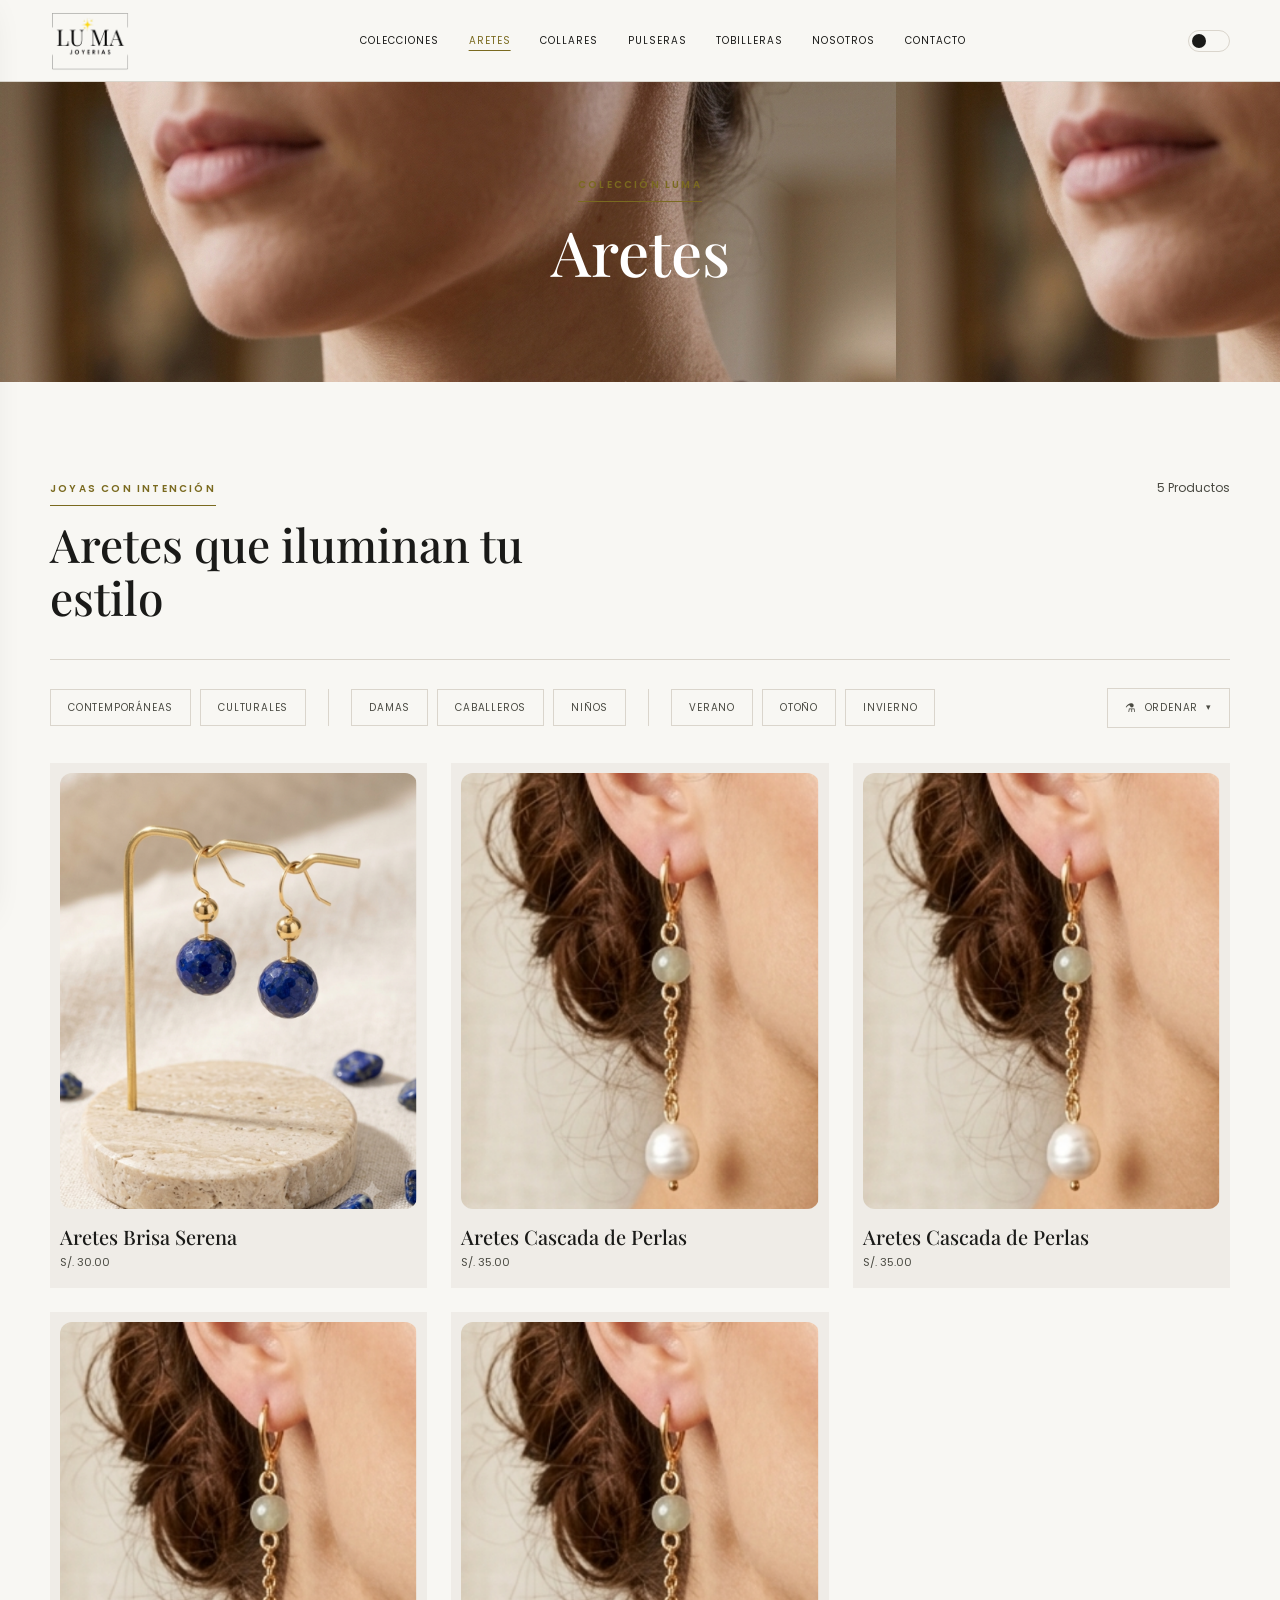
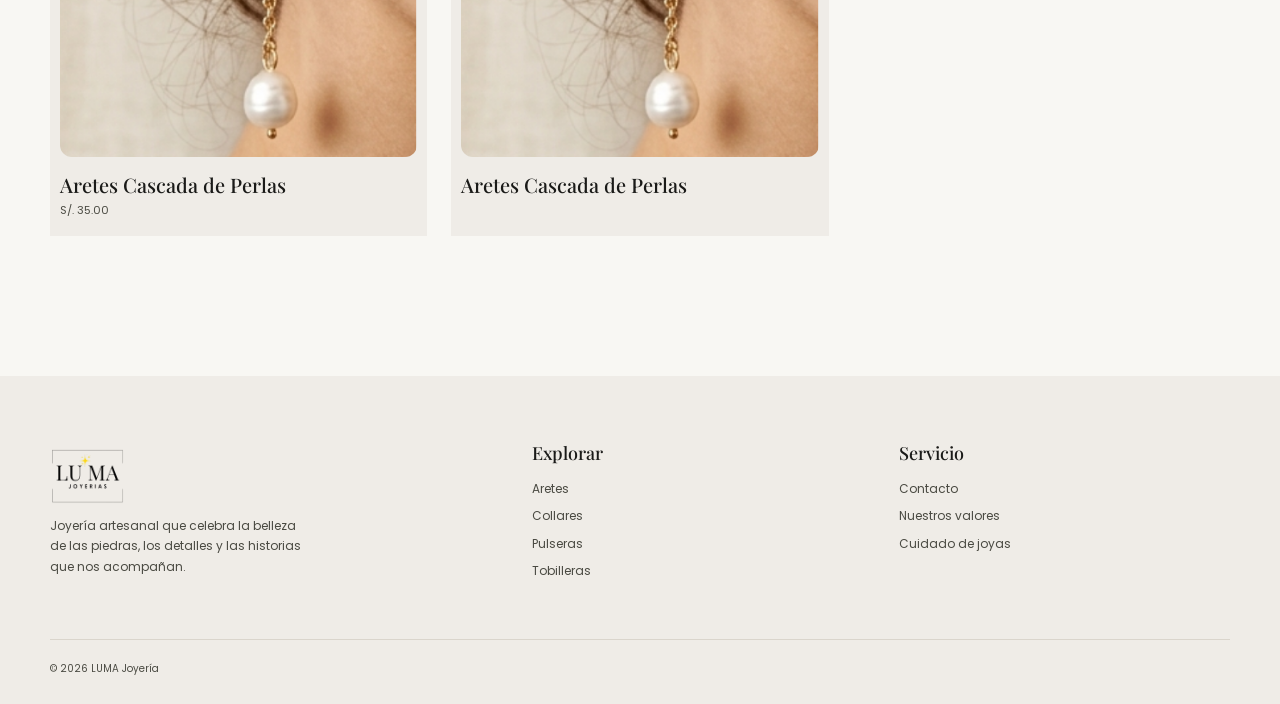
==== commit 64604abf: "actu: footer y links" ====
--- a/aretes.html
+++ b/aretes.html
@@ -47,7 +47,7 @@
                 <a href="contacto.html">Contacto</a>
             </nav>
             <div class="header-actions"><button class="theme-toggle" type="button" aria-label="Modo oscuro"><span
-                        class="theme-toggle-thumb"></span></button>
+                        class="theme-toggle-thumb"></span></button><button class="theme-toggle theme-toggle-icon" type="button" aria-label="Cambiar modo claro/oscuro"><span class="theme-icon-sun" aria-hidden="true">☀</span><span class="theme-icon-moon" aria-hidden="true">☾</span></button>
 
             </div>
     </header>
@@ -217,8 +217,8 @@
                 <div>
                     <h3>Servicio</h3>
                     <a href="contacto.html">Contacto</a>
-                    <a href="contacto.html">Envíos</a>
-                    <a href="contacto.html">Cuidado de joyas</a>
+                    <a href="nosotros.html#valores">Nuestros valores</a>
+                    <a href="nosotros.html#proceso">Cuidado de joyas</a>
                 </div>
 
             </div>
--- a/css/components.css
+++ b/css/components.css
@@ -89,6 +89,62 @@
 
 .theme-toggle.is-active .theme-toggle-thumb {
     transform: translateX(20px);
+}
+
+/* Variante ícono sol/luna: solo visible en mobile (ver mobile.css).
+   Modo claro -> luna dorada (invita a pasar a oscuro).
+   Modo oscuro -> sol blanco (invita a volver a claro). */
+.theme-toggle-icon {
+    display: none;
+    width: 36px;
+    height: 36px;
+    align-items: center;
+    justify-content: center;
+    padding: 0;
+    border-radius: 50%;
+    background: transparent;
+    font-size: 16px;
+    transition: var(--theme-transition), background-color .2s, transform .2s;
+}
+
+.theme-toggle-icon .theme-icon-sun {
+    display: none;
+}
+
+.theme-toggle-icon .theme-icon-moon {
+    display: inline;
+    color: var(--gold);
+}
+
+.theme-toggle-icon.is-active .theme-icon-moon {
+    display: none;
+}
+
+.theme-toggle-icon.is-active .theme-icon-sun {
+    display: inline;
+    color: var(--white);
+}
+
+.theme-toggle-icon:hover {
+    background: var(--bg-alt);
+}
+
+.theme-toggle-icon:hover .theme-icon-moon {
+    color: var(--olive);
+}
+
+.theme-toggle-icon.is-active:hover .theme-icon-sun {
+    color: var(--gold);
+}
+
+.theme-toggle-icon:active {
+    background: var(--gold);
+    transform: scale(.92);
+}
+
+.theme-toggle-icon:active .theme-icon-moon,
+.theme-toggle-icon.is-active:active .theme-icon-sun {
+    color: var(--bg);
 }
 
 .icon-button {
--- a/css/mobile.css
+++ b/css/mobile.css
@@ -52,9 +52,20 @@
         display: block;
     }
 
-    .nav,
+    .nav {
+        display: none;
+    }
+
     .header-actions {
+        display: flex;
+    }
+
+    .header-actions .theme-toggle:not(.theme-toggle-icon) {
         display: none;
+    }
+
+    .theme-toggle-icon {
+        display: inline-flex;
     }
 
     .brand {
@@ -68,21 +79,22 @@
     }
 
     .footer-grid {
-        grid-template-columns: 1fr;
+        grid-template-columns: 1fr 1fr;
         row-gap: 0;
-    }
-
-    .footer-grid > div {
-        padding: 22px 0;
+        column-gap: 24px;
+    }
+
+    /* El bloque de marca ocupa todo el ancho arriba, y "Explorar" /
+       "Servicio" quedan uno al lado del otro debajo. */
+    .footer-grid > div:first-child {
+        grid-column: 1 / -1;
+        padding: 0 0 22px;
         border-bottom: 1px solid var(--line);
     }
 
-    .footer-grid > div:first-child {
-        padding-top: 0;
-    }
-
-    .footer-grid > div:last-child {
-        border-bottom: none;
+    .footer-grid > div:not(:first-child) {
+        padding: 22px 0 0;
+        border-bottom: 0;
     }
 
     .footer p {
